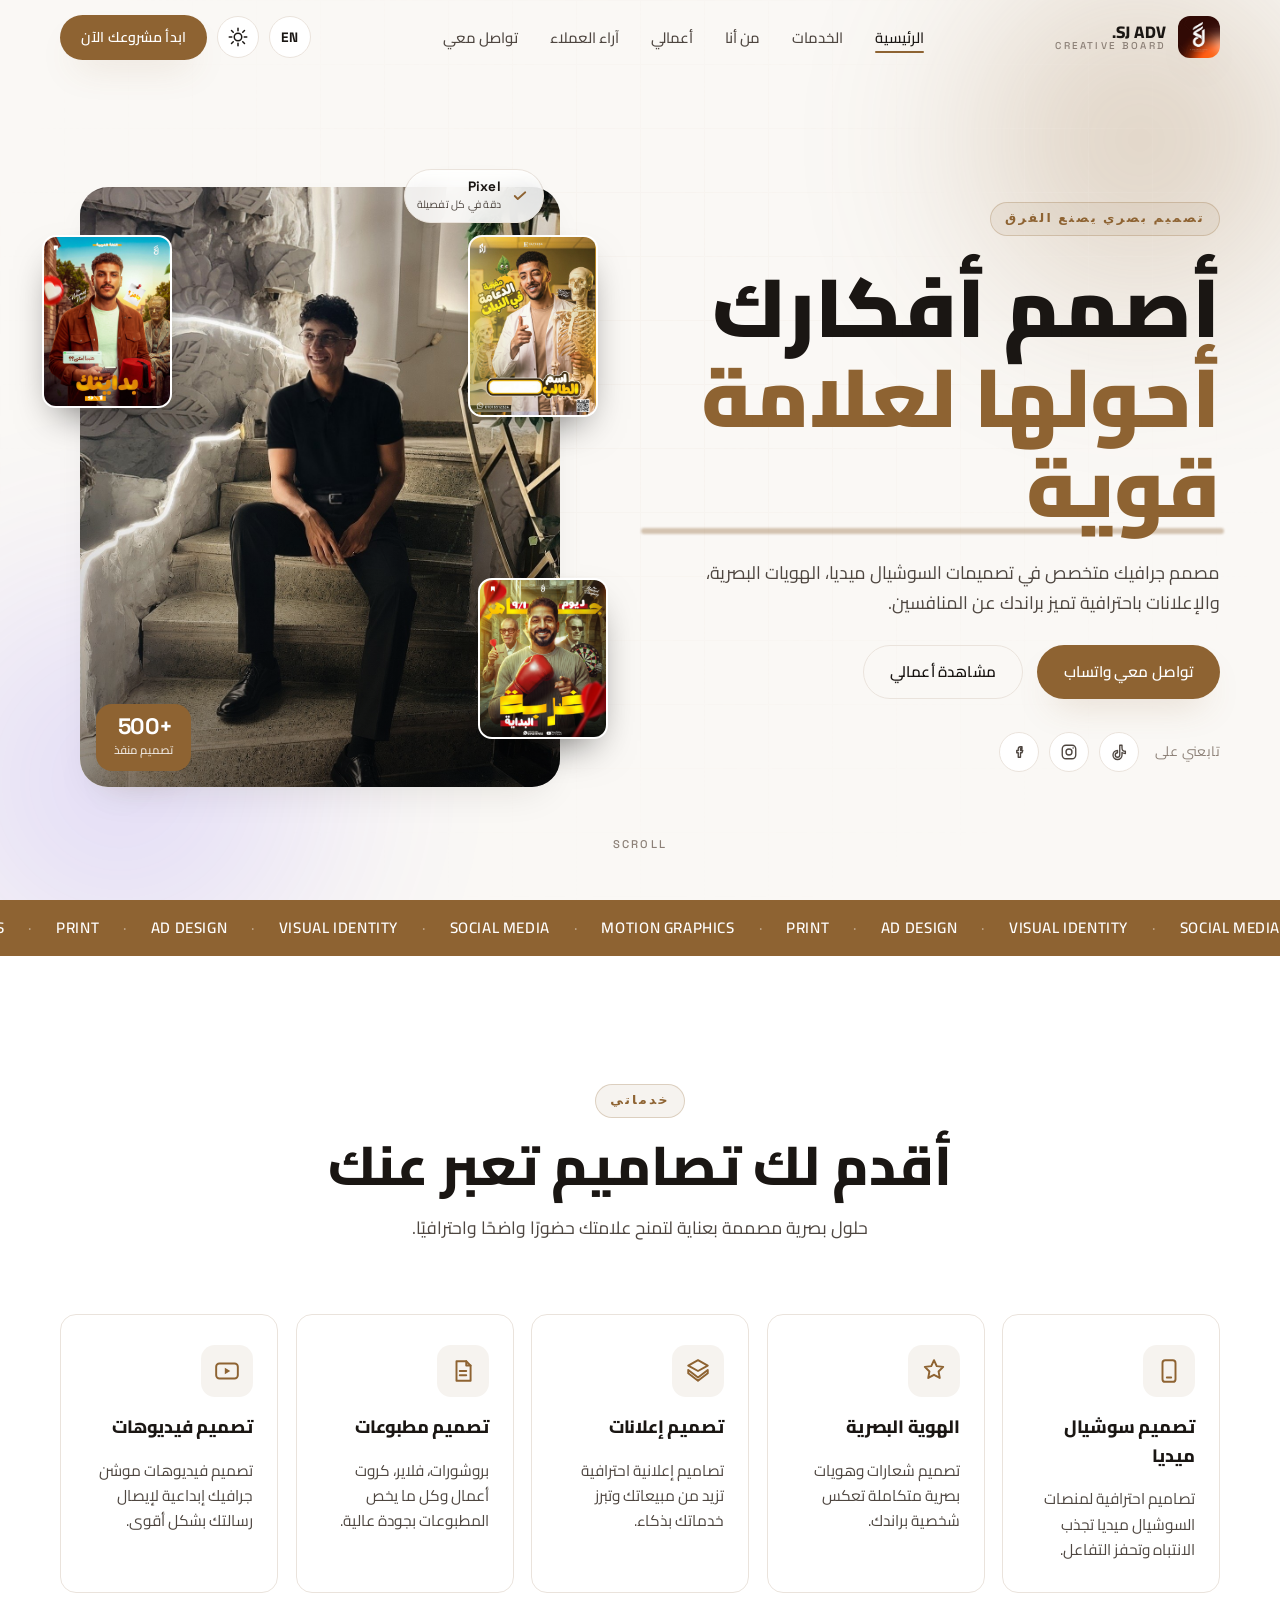
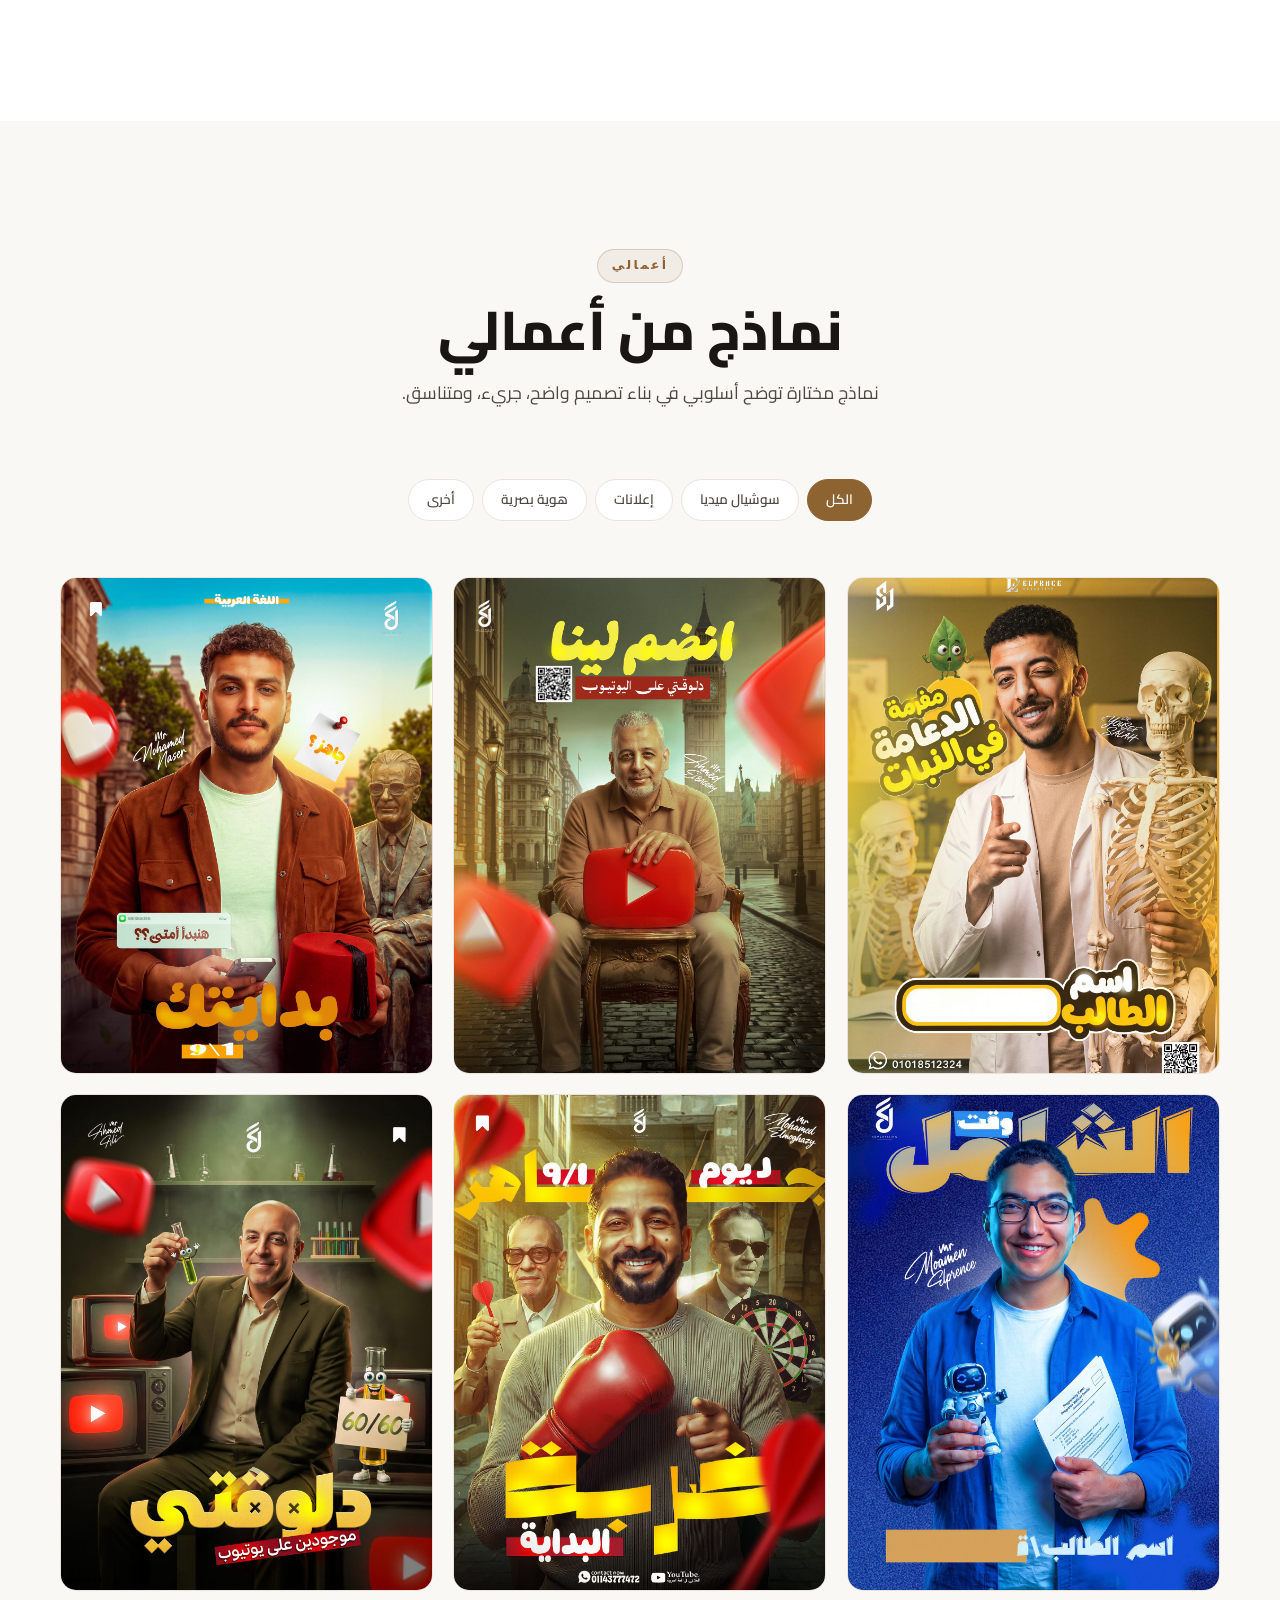
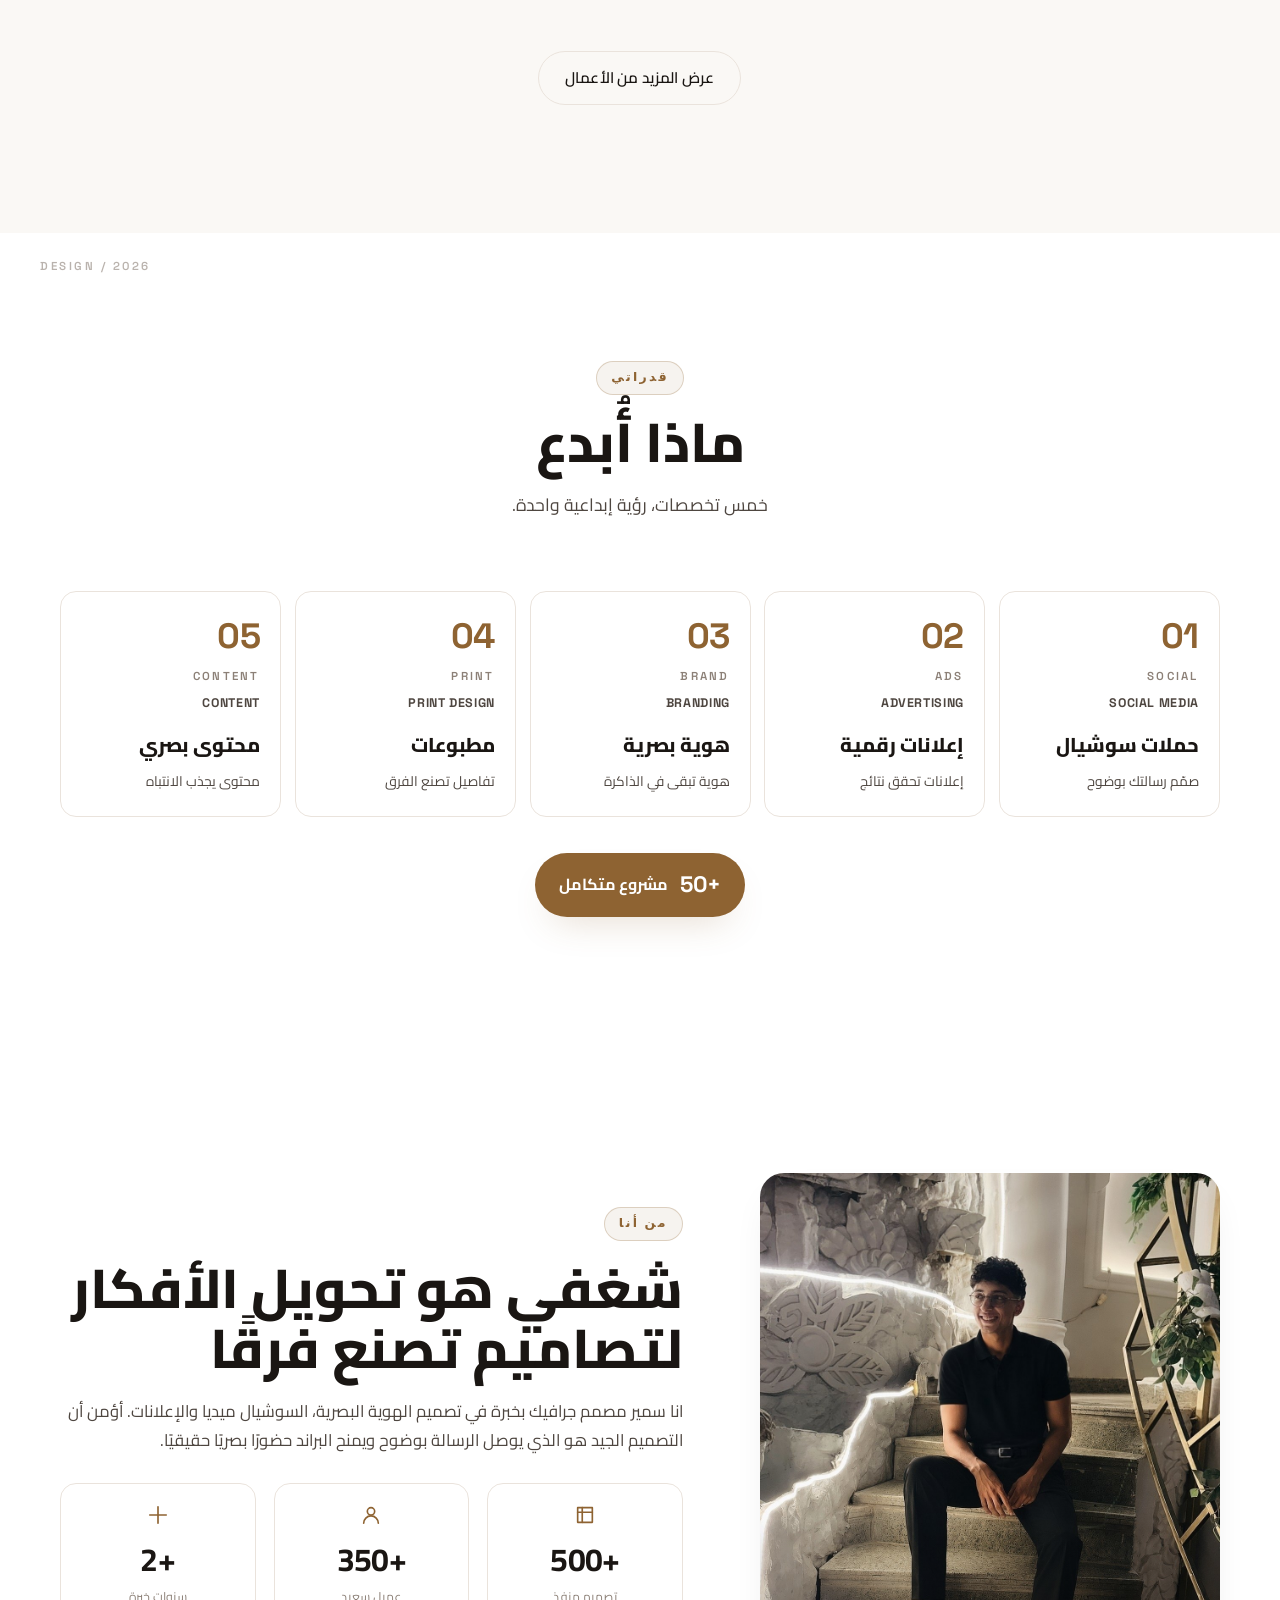
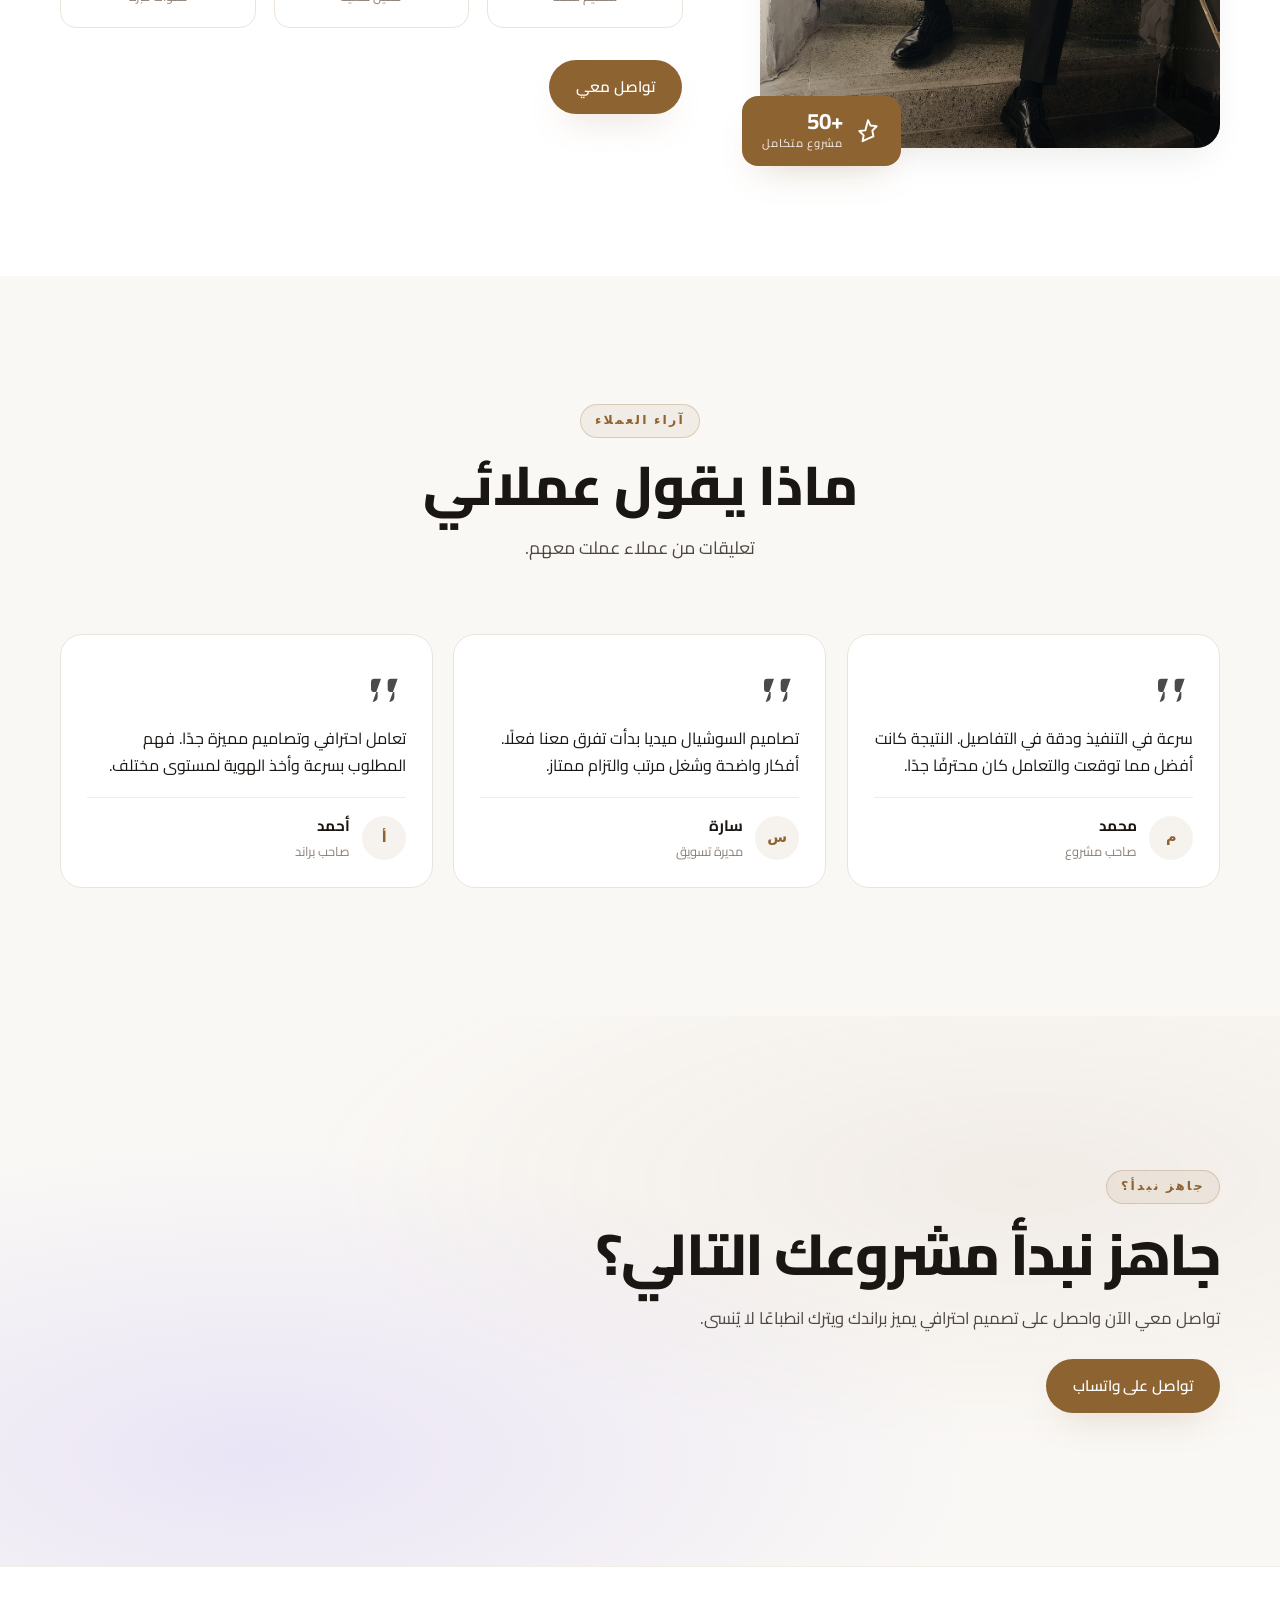
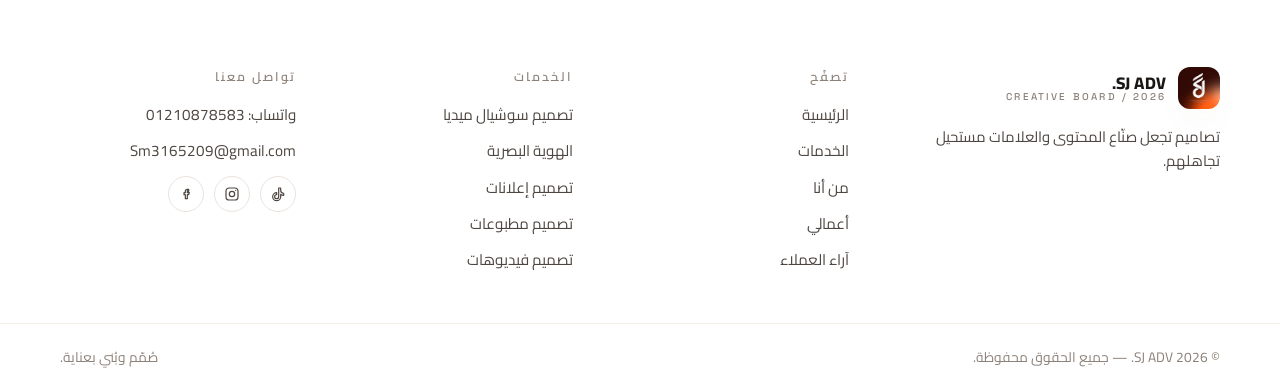
==== index.html @ fe8da18c "first commit" ====
<!DOCTYPE html>
<html lang="ar" dir="rtl" data-theme="dark">
<head>
  <meta charset="UTF-8" />
  <meta name="viewport" content="width=device-width, initial-scale=1.0, viewport-fit=cover" />
  <meta name="theme-color" content="#0a0a0a" />

  <!-- SEO -->
  <title>SJ ADV.</title>
  <meta name="description" content="مصمم جرافيك متخصص في تصميمات السوشيال ميديا، الهويات البصرية، والإعلانات باحترافية تميز براندك عن المنافسين." />
  <meta name="keywords" content="تصميم جرافيك, موشن جرافيك, هوية بصرية, تصميم سوشيال ميديا, تصميم إعلانات, مطبوعات, SJ ADV" />
  <meta name="author" content="SJ ADV." />

  <!-- Open Graph -->
  <meta property="og:type" content="website" />
  <meta property="og:title" content="SJ ADV. — Graphic Designer & Visual Identity Specialist" />
  <meta property="og:description" content="Graphic designer specialized in social media design, visual identity, and ads." />
  <meta property="og:image" content="assets/images/person.jpg" />
  <meta property="og:locale" content="ar_AR" />
  <meta property="og:locale:alternate" content="en_US" />

  <!-- Twitter -->
  <meta name="twitter:card" content="summary_large_image" />
  <meta name="twitter:title" content="SJ ADV. — Graphic Designer & Visual Identity Specialist" />
  <meta name="twitter:description" content="Graphic designer specialized in social media design, visual identity, and ads." />
  <meta name="twitter:image" content="assets/images/person.jpg" />

  <!-- Favicon -->
  <link rel="icon" type="image/jpeg" href="assets/images/logo.jpg" />
  <link rel="apple-touch-icon" href="assets/images/logo.jpg" />

  <!-- Fonts -->
  <link rel="preconnect" href="https://fonts.googleapis.com" />
  <link rel="preconnect" href="https://fonts.gstatic.com" crossorigin />
  <link href="https://fonts.googleapis.com/css2?family=Cairo:wght@400;500;600;700;800;900&family=Plus+Jakarta+Sans:wght@400;500;600;700;800&family=Space+Grotesk:wght@500;600;700&display=swap" rel="stylesheet" />

  <!-- Styles -->
  <link rel="stylesheet" href="css/style.css" />
</head>
<body>

  <!-- ============== Progress Bar ============== -->
  <div class="scroll-progress" aria-hidden="true"><span></span></div>

  <!-- ============== Navigation ============== -->
  <header class="nav" id="nav">
    <div class="container nav__inner">
      <a href="#home" class="brand" aria-label="SJ ADV home">
        <span class="brand__mark"></span>
        <span class="brand__text">
          <strong>SJ ADV.</strong>
          <small>CREATIVE BOARD </small>
        </span>
      </a>

      <nav class="nav__links" id="navLinks" aria-label="Primary">
        <a href="#home"         class="nav__link" data-i18n="nav.home">الرئيسية</a>
        <a href="#services"     class="nav__link" data-i18n="nav.services">الخدمات</a>
        <a href="#about"        class="nav__link" data-i18n="nav.about">من أنا</a>
        <a href="#work"         class="nav__link" data-i18n="nav.work">أعمالي</a>
        <a href="#testimonials" class="nav__link" data-i18n="nav.testimonials">آراء العملاء</a>
        <a href="#contact"      class="nav__link" data-i18n="nav.contact">تواصل معي</a>
      </nav>

      <div class="nav__actions">
        <button class="icon-btn" id="langToggle" aria-label="Switch language" title="Language">
          <span class="lang-label">EN</span>
        </button>
        <button class="icon-btn" id="themeToggle" aria-label="Toggle dark mode" title="Theme">
          <svg class="icon icon-sun"  viewBox="0 0 24 24" aria-hidden="true"><circle cx="12" cy="12" r="4.5"/><path d="M12 1.5v3M12 19.5v3M4.2 4.2l2.1 2.1M17.7 17.7l2.1 2.1M1.5 12h3M19.5 12h3M4.2 19.8l2.1-2.1M17.7 6.3l2.1-2.1" stroke-linecap="round"/></svg>
          <svg class="icon icon-moon" viewBox="0 0 24 24" aria-hidden="true"><path d="M20 14.5A8.5 8.5 0 0 1 9.5 4a8.5 8.5 0 1 0 10.5 10.5Z" stroke-linejoin="round"/></svg>
        </button>
        <a href="#contact" class="btn btn--primary nav__cta" data-i18n="nav.cta">ابدأ مشروعك الآن</a>
        <button class="icon-btn nav__burger" id="burger" aria-label="Open menu" aria-expanded="false" aria-controls="navLinks">
          <span></span><span></span><span></span>
        </button>
      </div>
    </div>
  </header>

  <main>
    <!-- ============== Hero ============== -->
    <section class="hero" id="home">
      <div class="hero__bg" aria-hidden="true">
        <div class="hero__glow hero__glow--1"></div>
        <div class="hero__glow hero__glow--2"></div>
        <div class="hero__grid"></div>
      </div>

      <div class="container hero__inner">
        <div class="hero__content">
          <span class="eyebrow reveal" data-i18n="hero.eyebrow">تصميم بصري يصنع الفرق</span>
          <h1 class="hero__title reveal" data-stagger>
            <span data-i18n="hero.title.l1">أصمم أفكارك</span>
            <span class="accent" data-i18n="hero.title.l2">أحولها لعلامة قوية</span>
          </h1>
          <p class="hero__desc reveal" data-i18n="hero.desc">
            مصمم جرافيك متخصص في تصميمات السوشيال ميديا، الهويات البصرية، والإعلانات باحترافية تميز براندك عن المنافسين.
          </p>

          <div class="hero__cta reveal">
            <a href="https://wa.me/201210878583" class="btn btn--primary" target="_blank" rel="noopener" data-i18n="hero.cta.primary">
              تواصل معي واتساب
              <svg class="icon" viewBox="0 0 24 24" aria-hidden="true"><path d="M5 12h14M13 6l6 6-6 6" stroke-linecap="round" stroke-linejoin="round"/></svg>
            </a>
            <a href="#work" class="btn btn--ghost" data-i18n="hero.cta.secondary">مشاهدة أعمالي</a>
          </div>

          <div class="hero__socials reveal">
            <span data-i18n="hero.socials.label">تابعني على</span>
            <div class="socials">
              <a href="https://www.tiktok.com/@sj__adv?_r=1&_t=ZS-99Jaccgwwhp" class="social" target="_blank" rel="noopener" aria-label="TikTok">
                <svg class="icon" viewBox="0 0 24 24" aria-hidden="true"><path d="M16 3v3.5a4.5 4.5 0 0 0 4.5 4.5V14a8 8 0 0 1-4.5-1.4V16a6 6 0 1 1-6-6v3a3 3 0 1 0 3 3V3h3Z" stroke-linejoin="round"/></svg>
              </a>
              <a href="https://www.instagram.com/sj__adv?igsi=MXhmNDljYmQwM29kag==" class="social" target="_blank" rel="noopener" aria-label="Instagram">
                <svg class="icon" viewBox="0 0 24 24" aria-hidden="true"><rect x="3" y="3" width="18" height="18" rx="5"/><circle cx="12" cy="12" r="4"/><circle cx="17.5" cy="6.5" r="1" fill="currentColor" stroke="none"/></svg>
              </a>
              <a href="https://www.facebook.com/share/14kmNnpfyCB/" class="social" target="_blank" rel="noopener" aria-label="Facebook">
                <svg class="icon" viewBox="0 0 24 24" aria-hidden="true"><path d="M14 8h2V5h-2a3 3 0 0 0-3 3v2H9v3h2v6h3v-6h2l1-3h-3V8a1 1 0 0 1 1-1Z" stroke-linejoin="round"/></svg>
              </a>
            </div>
          </div>
        </div>

        <div class="hero__visual reveal">
          <div class="hero__portrait">
            <img src="assets/images/person.jpg" alt="SJ — Graphic Designer portrait" width="1086" height="1448" fetchpriority="high" />
          </div>
          <div class="hero__card hero__card--1" aria-hidden="true">
            <img src="assets/images/work-1.jpg" alt="" loading="lazy" width="140" height="198" />
          </div>
          <div class="hero__card hero__card--2" aria-hidden="true">
            <img src="assets/images/work-3.jpg" alt="" loading="lazy" width="140" height="188" />
          </div>
          <div class="hero__card hero__card--3" aria-hidden="true">
            <img src="assets/images/work-5.jpg" alt="" loading="lazy" width="140" height="175" />
          </div>
          <div class="hero__badge">
            <span class="hero__badge-num">+500</span>
            <small data-i18n="hero.badge.designs">تصميم منفذ</small>
          </div>
          <div class="hero__pixel">
            <svg class="icon" viewBox="0 0 24 24" aria-hidden="true"><path d="m5 12 4 4L19 7" stroke-linecap="round" stroke-linejoin="round"/></svg>
            <div>
              <strong>Pixel</strong>
              <small data-i18n="hero.badge.pixel">دقة في كل تفصيلة</small>
            </div>
          </div>
        </div>
      </div>

      <a href="#services" class="hero__scroll" aria-label="Scroll to services">
        <span data-i18n="hero.scroll">SCROLL</span>
        <svg class="icon" viewBox="0 0 24 24" aria-hidden="true"><path d="M12 4v16M6 14l6 6 6-6" stroke-linecap="round" stroke-linejoin="round"/></svg>
      </a>
    </section>

    <!-- ============== Marquee / Trust strip ============== -->
    <div class="marquee" aria-hidden="true">
      <div class="marquee__track">
        <span>Social Media</span><span>·</span>
        <span>Visual Identity</span><span>·</span>
        <span>Ad Design</span><span>·</span>
        <span>Print</span><span>·</span>
        <span>Motion Graphics</span><span>·</span>
        <span>Social Media</span><span>·</span>
        <span>Visual Identity</span><span>·</span>
        <span>Ad Design</span><span>·</span>
        <span>Print</span><span>·</span>
        <span>Motion Graphics</span><span>·</span>
      </div>
    </div>

    <!-- ============== Services ============== -->
    <section class="services" id="services">
      <div class="container">
        <header class="section__head reveal">
          <span class="eyebrow" data-i18n="services.eyebrow">خدماتي</span>
          <h2 class="section__title" data-i18n="services.title">أقدم لك تصاميم تعبر عنك</h2>
          <p class="section__desc" data-i18n="services.desc">
            حلول بصرية مصممة بعناية لتمنح علامتك حضورًا واضحًا واحترافيًا.
          </p>
        </header>

        <div class="services__grid">
          <article class="service-card reveal">
            <div class="service-card__icon">
              <svg class="icon" viewBox="0 0 24 24" aria-hidden="true"><rect x="6" y="2" width="12" height="20" rx="2.5"/><path d="M10 18h4" stroke-linecap="round"/></svg>
            </div>
            <h3 data-i18n="services.s1.title">تصميم سوشيال ميديا</h3>
            <p data-i18n="services.s1.desc">تصاميم احترافية لمنصات السوشيال ميديا تجذب الانتباه وتحفز التفاعل.</p>
          </article>

          <article class="service-card reveal">
            <div class="service-card__icon">
              <svg class="icon" viewBox="0 0 24 24" aria-hidden="true"><path d="M12 2 14.5 7.5 20.5 8.2 16.2 12.4 17.3 18.4 12 15.5 6.7 18.4 7.8 12.4 3.5 8.2 9.5 7.5 12 2Z" stroke-linejoin="round"/></svg>
            </div>
            <h3 data-i18n="services.s2.title">الهوية البصرية</h3>
            <p data-i18n="services.s2.desc">تصميم شعارات وهويات بصرية متكاملة تعكس شخصية براندك.</p>
          </article>

          <article class="service-card reveal">
            <div class="service-card__icon">
              <svg class="icon" viewBox="0 0 24 24" aria-hidden="true"><path d="M3 11v3l9 7 9-7v-3l-9 7-9-7Z" stroke-linejoin="round"/><path d="M3 7l9 5 9-5-9-5-9 5Z" stroke-linejoin="round"/></svg>
            </div>
            <h3 data-i18n="services.s3.title">تصميم إعلانات</h3>
            <p data-i18n="services.s3.desc">تصاميم إعلانية احترافية تزيد من مبيعاتك وتبرز خدماتك بذكاء.</p>
          </article>

          <article class="service-card reveal">
            <div class="service-card__icon">
              <svg class="icon" viewBox="0 0 24 24" aria-hidden="true"><path d="M6 3h9l4 4v14H6V3Z" stroke-linejoin="round"/><path d="M15 3v4h4M9 12h6M9 16h6" stroke-linecap="round"/></svg>
            </div>
            <h3 data-i18n="services.s4.title">تصميم مطبوعات</h3>
            <p data-i18n="services.s4.desc">بروشورات، فلاير، كروت أعمال وكل ما يخص المطبوعات بجودة عالية.</p>
          </article>

          <article class="service-card reveal">
            <div class="service-card__icon">
              <svg class="icon" viewBox="0 0 24 24" aria-hidden="true"><rect x="2" y="5" width="20" height="14" rx="3"/><path d="M10 9l5 3-5 3V9Z" fill="currentColor" stroke="none"/></svg>
            </div>
            <h3 data-i18n="services.s5.title">تصميم فيديوهات</h3>
            <p data-i18n="services.s5.desc">تصميم فيديوهات موشن جرافيك إبداعية لإيصال رسالتك بشكل أقوى.</p>
          </article>
        </div>
      </div>
    </section>

    <!-- ============== Portfolio / Work ============== -->
    <section class="work" id="work">
      <div class="container">
        <header class="section__head reveal">
          <span class="eyebrow" data-i18n="work.eyebrow">أعمالي</span>
          <h2 class="section__title" data-i18n="work.title">نماذج من أعمالي</h2>
          <p class="section__desc" data-i18n="work.desc">
            نماذج مختارة توضح أسلوبي في بناء تصميم واضح، جريء، ومتناسق.
          </p>
        </header>

        <div class="work__filters reveal" role="tablist" aria-label="Filter work">
          <button class="filter is-active" data-filter="all"    data-i18n="work.f.all">الكل</button>
          <button class="filter"        data-filter="social" data-i18n="work.f.social">سوشيال ميديا</button>
          <button class="filter"        data-filter="ads"    data-i18n="work.f.ads">إعلانات</button>
          <button class="filter"        data-filter="brand"  data-i18n="work.f.brand">هوية بصرية</button>
          <button class="filter"        data-filter="other"  data-i18n="work.f.other">أخرى</button>
        </div>

        <div class="work__grid">
          <!-- <article class="work-card work-card--featured reveal" data-cat="brand">
            <div class="work-card__media">
              <img src="assets/images/logo.jpg" alt="SJ ADV Creative Identity project" loading="lazy" width="600" height="450" />
            </div> -->
            <div class="work-card__meta">
              <h3 data-i18n="work.p0.title">SJ ADV — Creative Identity</h3>
              <span data-i18n="work.p0.cat">مشروع واجهة وهوية</span>
            </div>
          </article>

          <article class="work-card reveal" data-cat="social">
            <div class="work-card__media">
              <img src="assets/images/work-1.jpg" alt="Biology educational thumbnail" loading="lazy" width="1400" height="1980" />
            </div>
            <div class="work-card__meta">
              <h3 data-i18n="work.p1.title">معادلة الأحياء</h3>
              <span data-i18n="work.p1.cat">سوشيال · تعليمي</span>
            </div>
          </article>

          <article class="work-card reveal" data-cat="ads">
            <div class="work-card__media">
              <img src="assets/images/work-2.jpg" alt="YouTube channel promotional poster" loading="lazy" width="1400" height="1875" />
            </div>
            <div class="work-card__meta">
              <h3 data-i18n="work.p2.title">يوتيوبر عالمي</h3>
              <span data-i18n="work.p2.cat">إعلان · صانع محتوى</span>
            </div>
          </article>

          <article class="work-card reveal" data-cat="social">
            <div class="work-card__media">
              <img src="assets/images/work-3.jpg" alt="Science entertainment show thumbnail" loading="lazy" width="1400" height="1875" />
            </div>
            <div class="work-card__meta">
              <h3 data-i18n="work.p3.title">برنامج المختبر</h3>
              <span data-i18n="work.p3.cat">سوشيال · ترفيهي</span>
            </div>
          </article>

          <article class="work-card reveal" data-cat="ads">
            <div class="work-card__media">
              <img src="assets/images/work-4.jpg" alt="Programming course promotional poster" loading="lazy" width="1400" height="1980" />
            </div>
            <div class="work-card__meta">
              <h3 data-i18n="work.p4.title">نجم البرمجة</h3>
              <span data-i18n="work.p4.cat">إعلان · تعليمي</span>
            </div>
          </article>

          <article class="work-card reveal" data-cat="social">
            <div class="work-card__media">
              <img src="assets/images/work-5.jpg" alt="Competition show promotional thumbnail" loading="lazy" width="1400" height="1750" />
            </div>
            <div class="work-card__meta">
              <h3 data-i18n="work.p5.title">التحدي</h3>
              <span data-i18n="work.p5.cat">سوشيال · برنامج</span>
            </div>
          </article>

          <article class="work-card reveal" data-cat="other">
            <div class="work-card__media">
              <img src="assets/images/work-6.jpg" alt="Drama series episode thumbnail" loading="lazy" width="1400" height="1876" />
            </div>
            <div class="work-card__meta">
              <h3 data-i18n="work.p6.title">الحلقة الأولى</h3>
              <span data-i18n="work.p6.cat">أخرى · درامي</span>
            </div>
          </article>
        </div>

        <div class="work__more reveal">
          <a href="#contact" class="btn btn--ghost" data-i18n="work.more">عرض المزيد من الأعمال</a>
        </div>
      </div>
    </section>

    <!-- ============== Capabilities ============== -->
    <section class="capabilities" id="capabilities">
      <div class="container">
        <header class="section__head reveal">
          <span class="eyebrow" data-i18n="caps.eyebrow">قدراتي</span>
          <h2 class="section__title" data-i18n="caps.title">ماذا أُبدع</h2>
          <p class="section__desc" data-i18n="caps.desc">خمس تخصصات، رؤية إبداعية واحدة.</p>
        </header>

        <div class="caps__grid">
          <article class="cap reveal">
            <div class="cap__num">01</div>
            <div class="cap__code">SOCIAL</div>
            <h3 class="cap__cat">SOCIAL MEDIA</h3>
            <p class="cap__title" data-i18n="caps.c1.title">حملات سوشيال</p>
            <p class="cap__tag" data-i18n="caps.c1.tag">صمّم رسالتك بوضوح</p>
          </article>

          <article class="cap reveal">
            <div class="cap__num">02</div>
            <div class="cap__code">ADS</div>
            <h3 class="cap__cat">ADVERTISING</h3>
            <p class="cap__title" data-i18n="caps.c2.title">إعلانات رقمية</p>
            <p class="cap__tag" data-i18n="caps.c2.tag">إعلانات تحقق نتائج</p>
          </article>

          <article class="cap reveal">
            <div class="cap__num">03</div>
            <div class="cap__code">BRAND</div>
            <h3 class="cap__cat">BRANDING</h3>
            <p class="cap__title" data-i18n="caps.c3.title">هوية بصرية</p>
            <p class="cap__tag" data-i18n="caps.c3.tag">هوية تبقى في الذاكرة</p>
          </article>

          <article class="cap reveal">
            <div class="cap__num">04</div>
            <div class="cap__code">PRINT</div>
            <h3 class="cap__cat">PRINT DESIGN</h3>
            <p class="cap__title" data-i18n="caps.c4.title">مطبوعات</p>
            <p class="cap__tag" data-i18n="caps.c4.tag">تفاصيل تصنع الفرق</p>
          </article>

          <article class="cap reveal">
            <div class="cap__num">05</div>
            <div class="cap__code">CONTENT</div>
            <h3 class="cap__cat">CONTENT</h3>
            <p class="cap__title" data-i18n="caps.c5.title">محتوى بصري</p>
            <p class="cap__tag" data-i18n="caps.c5.tag">محتوى يجذب الانتباه</p>
          </article>
        </div>

        <div class="caps__badge reveal">
          <span class="caps__badge-num">+50</span>
          <span data-i18n="caps.badge">مشروع متكامل</span>
        </div>
      </div>
    </section>

    <!-- ============== About ============== -->
    <section class="about" id="about">
      <div class="container about__inner">
        <div class="about__media reveal">
          <div class="about__img">
            <img src="assets/images/person.jpg" alt="SJ — Graphic Designer" loading="lazy" width="1086" height="1448" />
          </div>
          <div class="about__badge">
            <svg class="icon" viewBox="0 0 24 24" aria-hidden="true"><path d="m12 2 2.4 5 5.6.6-4 4 1 5.4L12 19l-5 2.4 1-5.4-4-4 5.6-.6L12 2Z" stroke-linejoin="round"/></svg>
            <div>
              <strong>+50</strong>
              <small data-i18n="about.badge">مشروع متكامل</small>
            </div>
          </div>
        </div>

        <div class="about__content reveal">
          <span class="eyebrow" data-i18n="about.eyebrow">من أنا</span>
          <h2 class="section__title" data-i18n="about.title">
            شغفي هو تحويل الأفكار لتصاميم تصنع فرقًا
          </h2>
          <p data-i18n="about.p1">
            انا سمير مصمم جرافيك بخبرة في تصميم الهوية البصرية، السوشيال ميديا والإعلانات. أؤمن أن التصميم الجيد هو الذي يوصل الرسالة بوضوح ويمنح البراند حضورًا بصريًا حقيقيًا.
          </p>

          <div class="stats">
            <div class="stat">
              <svg class="icon" viewBox="0 0 24 24" aria-hidden="true"><path d="M4 4h16v16H4z" stroke-linejoin="round"/><path d="M4 9h16M9 4v16" stroke-linejoin="round"/></svg>
              <strong>+500</strong>
              <small data-i18n="about.stat1">تصميم منفذ</small>
            </div>
            <div class="stat">
              <svg class="icon" viewBox="0 0 24 24" aria-hidden="true"><circle cx="12" cy="8" r="4"/><path d="M4 21a8 8 0 0 1 16 0" stroke-linecap="round"/></svg>
              <strong>+350</strong>
              <small data-i18n="about.stat2">عميل سعيد</small>
            </div>
            <div class="stat">
              <svg class="icon" viewBox="0 0 24 24" aria-hidden="true"><path d="M12 3v18M3 12h18" stroke-linecap="round"/></svg>
              <strong>+2</strong>
              <small data-i18n="about.stat3">سنوات خبرة</small>
            </div>
          </div>

          <a href="#contact" class="btn btn--primary" data-i18n="about.cta">
            تواصل معي
            <svg class="icon" viewBox="0 0 24 24" aria-hidden="true"><path d="M5 12h14M13 6l6 6-6 6" stroke-linecap="round" stroke-linejoin="round"/></svg>
          </a>
        </div>
      </div>
    </section>

    <!-- ============== Testimonials ============== -->
    <section class="testimonials" id="testimonials">
      <div class="container">
        <header class="section__head reveal">
          <span class="eyebrow" data-i18n="testi.eyebrow">آراء العملاء</span>
          <h2 class="section__title" data-i18n="testi.title">ماذا يقول عملائي</h2>
          <p class="section__desc" data-i18n="testi.desc">
            تعليقات من عملاء عملت معهم.
          </p>
        </header>

        <div class="testi__grid">
          <figure class="testi-card reveal">
            <svg class="testi-card__quote" viewBox="0 0 24 24" aria-hidden="true"><path d="M9 7H5a2 2 0 0 0-2 2v4a2 2 0 0 0 2 2h2v3a3 3 0 0 1-3 3M19 7h-4a2 2 0 0 0-2 2v4a2 2 0 0 0 2 2h2v3a3 3 0 0 1-3 3" stroke-linejoin="round"/></svg>
            <blockquote data-i18n="testi.t1.text">
              سرعة في التنفيذ ودقة في التفاصيل. النتيجة كانت أفضل مما توقعت والتعامل كان محترفًا جدًا.
            </blockquote>
            <figcaption>
              <span class="testi-card__avatar" aria-hidden="true">م</span>
              <span>
                <strong data-i18n="testi.t1.name">محمد</strong>
                <small data-i18n="testi.t1.role">صاحب مشروع</small>
              </span>
            </figcaption>
          </figure>

          <figure class="testi-card reveal">
            <svg class="testi-card__quote" viewBox="0 0 24 24" aria-hidden="true"><path d="M9 7H5a2 2 0 0 0-2 2v4a2 2 0 0 0 2 2h2v3a3 3 0 0 1-3 3M19 7h-4a2 2 0 0 0-2 2v4a2 2 0 0 0 2 2h2v3a3 3 0 0 1-3 3" stroke-linejoin="round"/></svg>
            <blockquote data-i18n="testi.t2.text">
              تصاميم السوشيال ميديا بدأت تفرق معنا فعلًا. أفكار واضحة وشغل مرتب والتزام ممتاز.
            </blockquote>
            <figcaption>
              <span class="testi-card__avatar" aria-hidden="true">س</span>
              <span>
                <strong data-i18n="testi.t2.name">سارة</strong>
                <small data-i18n="testi.t2.role">مديرة تسويق</small>
              </span>
            </figcaption>
          </figure>

          <figure class="testi-card reveal">
            <svg class="testi-card__quote" viewBox="0 0 24 24" aria-hidden="true"><path d="M9 7H5a2 2 0 0 0-2 2v4a2 2 0 0 0 2 2h2v3a3 3 0 0 1-3 3M19 7h-4a2 2 0 0 0-2 2v4a2 2 0 0 0 2 2h2v3a3 3 0 0 1-3 3" stroke-linejoin="round"/></svg>
            <blockquote data-i18n="testi.t3.text">
              تعامل احترافي وتصاميم مميزة جدًا. فهم المطلوب بسرعة وأخذ الهوية لمستوى مختلف.
            </blockquote>
            <figcaption>
              <span class="testi-card__avatar" aria-hidden="true">أ</span>
              <span>
                <strong data-i18n="testi.t3.name">أحمد</strong>
                <small data-i18n="testi.t3.role">صاحب براند</small>
              </span>
            </figcaption>
          </figure>
        </div>
      </div>
    </section>

    <!-- ============== Contact / CTA ============== -->
    <section class="cta" id="contact">
      <div class="container cta__inner">
        <div class="cta__content reveal">
          <span class="eyebrow eyebrow--light" data-i18n="cta.eyebrow">جاهز نبدأ؟</span>
          <h2 class="cta__title" data-i18n="cta.title">جاهز نبدأ مشروعك ؟</h2>
          <p class="cta__desc" data-i18n="cta.desc">
            تواصل معي الآن واحصل على تصميم احترافي يميز براندك ويترك انطباعًا لا يُنسى.
          </p>
          <div class="cta__btns">
            <a href="https://wa.me/201210878583" target="_blank" rel="noopener" class="btn btn--primary" data-i18n="cta.whatsapp">
              <svg class="icon" viewBox="0 0 24 24" aria-hidden="true"><path d="M3 21l1.6-4.5A8 8 0 1 1 8 19.4L3 21Z" stroke-linejoin="round"/><path d="M9 9.5c0 3 2.5 5.5 5.5 5.5M9 9.5C9 6.5 11.5 4 14.5 4" stroke-linecap="round"/></svg>
              تواصل على واتساب
            </a>
            <!-- <a href="mailto:Sm3165209@gmail.com" class="btn btn--ghost btn--light" data-i18n="cta.email">إرسال بريد إلكتروني</a> -->
          </div>
        </div>

        <div class="cta__logo" aria-hidden="true"><img src="assets/images/287237.png" alt=""></div>
      </div>
    </section>
  </main>

  <!-- ============== Footer ============== -->
  <footer class="footer">
    <div class="container footer__inner">
      <div class="footer__brand">
        <a href="#home" class="brand">
          <span class="brand__mark"></span>
          <span class="brand__text">
            <strong>SJ ADV.</strong>
            <small data-i18n="brand.tagline">CREATIVE BOARD / 2026</small>
          </span>
        </a>
        <p data-i18n="footer.tagline">تصاميم تجعل صنّاع المحتوى والعلامات مستحيل تجاهلهم.</p>
      </div>

      <nav class="footer__col" aria-label="Footer navigation">
        <h4 data-i18n="footer.nav.title">تصفّح</h4>
        <a href="#home"         data-i18n="nav.home">الرئيسية</a>
        <a href="#services"     data-i18n="nav.services">الخدمات</a>
        <a href="#about"        data-i18n="nav.about">من أنا</a>
        <a href="#work"         data-i18n="nav.work">أعمالي</a>
        <a href="#testimonials" data-i18n="nav.testimonials">آراء العملاء</a>
      </nav>

      <div class="footer__col">
        <h4 data-i18n="footer.services.title">الخدمات</h4>
        <span data-i18n="services.s1.title">تصميم سوشيال ميديا</span>
        <span data-i18n="services.s2.title">الهوية البصرية</span>
        <span data-i18n="services.s3.title">تصميم إعلانات</span>
        <span data-i18n="services.s4.title">تصميم مطبوعات</span>
        <span data-i18n="services.s5.title">تصميم فيديوهات</span>
      </div>

      <div class="footer__col">
        <h4 data-i18n="footer.contact.title">تواصل معنا</h4>
        <a href="https://wa.me/201210878583" target="_blank" rel="noopener">واتساب: 01210878583</a>
        <a href="mailto:Sm3165209@gmail.com">Sm3165209@gmail.com</a>
        <div class="socials socials--footer">
          <a href="https://www.tiktok.com/@sj__adv?_r=1&_t=ZS-99Jaccgwwhp" class="social" target="_blank" rel="noopener" aria-label="TikTok"><svg class="icon" viewBox="0 0 24 24" aria-hidden="true"><path d="M16 3v3.5a4.5 4.5 0 0 0 4.5 4.5V14a8 8 0 0 1-4.5-1.4V16a6 6 0 1 1-6-6v3a3 3 0 1 0 3 3V3h3Z" stroke-linejoin="round"/></svg></a>
          <a href="https://www.instagram.com/sj__adv?igsi=MXhmNDljYmQwM29kag==" class="social" target="_blank" rel="noopener" aria-label="Instagram"><svg class="icon" viewBox="0 0 24 24" aria-hidden="true"><rect x="3" y="3" width="18" height="18" rx="5"/><circle cx="12" cy="12" r="4"/><circle cx="17.5" cy="6.5" r="1" fill="currentColor" stroke="none"/></svg></a>
          <a href="https://www.facebook.com/share/14kmNnpfyCB/" class="social" target="_blank" rel="noopener" aria-label="Facebook"><svg class="icon" viewBox="0 0 24 24" aria-hidden="true"><path d="M14 8h2V5h-2a3 3 0 0 0-3 3v2H9v3h2v6h3v-6h2l1-3h-3V8a1 1 0 0 1 1-1Z" stroke-linejoin="round"/></svg></a>
        </div>
      </div>
    </div>
    <div class="footer__bottom">
      <div class="container">
        <span>© <span id="year"></span> SJ ADV. — <span data-i18n="footer.rights">جميع الحقوق محفوظة.</span></span>
        <span data-i18n="footer.made">صُمّم وبُني بعناية.</span>
      </div>
    </div>
  </footer>

  <!-- Back to top -->
  <button class="to-top" id="toTop" aria-label="Back to top">
    <svg class="icon" viewBox="0 0 24 24" aria-hidden="true"><path d="M12 20V4M6 10l6-6 6 6" stroke-linecap="round" stroke-linejoin="round"/></svg>
  </button>

  <script src="js/script.js" defer></script>
</body>
</html>
---- css/style.css ----
/* ============================================================
   SJ ADV. — Landing Page Stylesheet
   Author: Senior Frontend Build
   Sections:
     1.  Design tokens (CSS variables)
     2.  Reset & base
     3.  Typography & utilities
     4.  Layout (container, sections, headings)
     5.  Buttons, icons, socials
     6.  Navigation
     7.  Hero
     8.  Marquee
     9.  Services
     10. Work / Portfolio
     11. About
     12. Testimonials
     13. CTA
     14. Footer
     15. Back-to-top & progress
     16. Animations & reveal
     17. RTL adjustments
     18. Responsive
     19. Reduced motion
   ============================================================ */

/* ============== 1. Design tokens ============== */
/* ============== 1. Design tokens (Bronze / Gold Theme) ============== */
:root {
  /* Dark theme (default) */
  --bg:           #0e0d0c;
  --bg-soft:      #171513;
  --bg-elev:      #1f1c19;
  --surface:      #26221f;
  --border:       #3a332d;
  --border-soft:  #2d2722;

  --text:         #f8f6f4;
  --text-soft:    #d6cecf;
  --text-mute:    #8f8278;

  /* الذهبي/النحاسي الفاخر الموحد */
  --accent:       #ad7f49;                  
  --accent-soft:  rgba(173, 127, 73, 0.14); 
  --accent-edge:  rgba(173, 127, 73, 0.32); 
  --on-accent:    #ffffff;                  

  --shadow-1:  0 1px 0 rgba(255,255,255,0.04) inset, 0 1px 2px rgba(0,0,0,0.4);
  --shadow-2:  0 12px 32px -12px rgba(0,0,0,0.6);
  --shadow-accent: 0 18px 40px -16px rgba(173, 127, 73, 0.30);

  --radius-sm: 10px;
  --radius:    16px;
  --radius-lg: 22px;
  --radius-pill: 999px;

  --container: 1240px;
  --gutter: clamp(20px, 4vw, 40px);

  --font-ar: 'Cairo', 'Plus Jakarta Sans', system-ui, sans-serif;
  --font-en: 'Plus Jakarta Sans', 'Space Grotesk', system-ui, sans-serif;
  --font-display: 'Space Grotesk', 'Plus Jakarta Sans', system-ui, sans-serif;

  --ease: cubic-bezier(0.22, 1, 0.36, 1);
  --ease-out: cubic-bezier(0.16, 1, 0.3, 1);
  --dur: 0.5s;
  --dur-fast: 0.25s;

  --nav-h: 76px;
}

[data-theme="light"] {
  --bg:           #faf8f5;
  --bg-soft:      #ffffff;
  --bg-elev:      #ffffff;
  --surface:      #ffffff;
  --border:       #eae3dc;
  --border-soft:  #f3ede7;

  --text:         #1a1613;
  --text-soft:    #4e4640;
  --text-mute:    #8c8077;

  --accent:       #8e6332;                  /* درجة أكثر عمقاً للوضع الفاتح لتأمين التباين */
  --accent-soft:  rgba(142, 99, 50, 0.08);
  --accent-edge:  rgba(142, 99, 50, 0.25);
  --on-accent:    #ffffff;

  --shadow-1:  0 1px 0 rgba(255,255,255,0.7) inset, 0 1px 2px rgba(0,0,0,0.04);
  --shadow-2:  0 16px 40px -16px rgba(30,22,15,0.12);
  --shadow-accent: 0 18px 36px -16px rgba(142, 99, 50, 0.25);
}  
/* ============== 2. Reset & base ============== */
*, *::before, *::after { box-sizing: border-box; }

* { margin: 0; padding: 0; }

html {
  scroll-behavior: smooth;
  scroll-padding-top: var(--nav-h);
  -webkit-text-size-adjust: 100%;
}

body {
  font-family: var(--font-en);
  background: var(--bg);
  color: var(--text);
  line-height: 1.6;
  -webkit-font-smoothing: antialiased;
  -moz-osx-font-smoothing: grayscale;
  overflow-x: hidden;
  transition: background-color 0.4s var(--ease), color 0.4s var(--ease);
}

html[lang="ar"] body { font-family: var(--font-ar); }

img, svg, video { display: block; max-width: 100%; }
img { height: auto; }

a { color: inherit; text-decoration: none; }

button {
  font: inherit;
  color: inherit;
  background: none;
  border: 0;
  cursor: pointer;
}

ul, ol { list-style: none; }

::selection { background: var(--accent); color: var(--on-accent); }

:focus-visible {
  outline: 2px solid var(--accent);
  outline-offset: 3px;
  border-radius: 4px;
}

/* ============== 3. Typography & utilities ============== */
.container {
  width: 100%;
  max-width: var(--container);
  margin-inline: auto;
  padding-inline: var(--gutter);
}

.eyebrow {
  display: inline-block;
  font-family: var(--font-display);
  font-size: 0.78rem;
  font-weight: 600;
  letter-spacing: 0.18em;
  text-transform: uppercase;
  color: var(--accent);
  padding: 6px 14px;
  border: 1px solid var(--accent-edge);
  border-radius: var(--radius-pill);
  background: var(--accent-soft);
}
.eyebrow--light { color: var(--accent); }

.section__head {
  text-align: center;
  max-width: 720px;
  margin: 0 auto clamp(40px, 6vw, 72px);
  display: flex;
  flex-direction: column;
  align-items: center;
  gap: 18px;
}

.section__title {
  font-family: var(--font-display);
  font-size: clamp(2rem, 4.4vw, 3.4rem);
  font-weight: 700;
  line-height: 1.1;
  letter-spacing: -0.02em;
}
html[lang="ar"] .section__title { font-family: var(--font-ar); font-weight: 800; letter-spacing: 0; }

.section__desc {
  color: var(--text-soft);
  font-size: clamp(1rem, 1.4vw, 1.1rem);
  max-width: 60ch;
}

.accent { color: var(--accent); }

/* ============== 4. Layout / sections ============== */
section { position: relative; }

.hero, .cta, .footer { background: var(--bg); }
.services { background: var(--bg-soft); padding-block: clamp(80px, 10vw, 140px); }
.work     { background: var(--bg);     padding-block: clamp(80px, 10vw, 140px); }
.about    { background: var(--bg-soft); padding-block: clamp(80px, 10vw, 140px); }
.testimonials { background: var(--bg); padding-block: clamp(80px, 10vw, 140px); }
.cta      { padding-block: clamp(90px, 12vw, 160px); }
.footer   { padding-block: clamp(60px, 8vw, 100px) 0; }

/* ============== 5. Buttons, icons, socials ============== */
.icon {
  width: 20px; height: 20px;
  fill: none;
  stroke: currentColor;
  stroke-width: 1.8;
  stroke-linecap: round;
  stroke-linejoin: round;
  flex-shrink: 0;
}

.btn {
  --btn-bg: var(--accent);
  --btn-fg: var(--on-accent);
  display: inline-flex;
  align-items: center;
  gap: 10px;
  padding: 14px 26px;
  border-radius: var(--radius-pill);
  font-family: var(--font-display);
  font-weight: 600;
  font-size: 0.95rem;
  letter-spacing: 0.01em;
  background: var(--btn-bg);
  color: var(--btn-fg);
  border: 1.5px solid transparent;
  position: relative;
  transition: transform 0.3s var(--ease), box-shadow 0.3s var(--ease),
              background-color 0.3s var(--ease), color 0.3s var(--ease),
              border-color 0.3s var(--ease);
  will-change: transform;
}
html[lang="ar"] .btn { font-family: var(--font-ar); }

.btn .icon { width: 18px; height: 18px; transition: transform 0.3s var(--ease); }

.btn--primary {
  background: var(--accent);
  color: var(--on-accent);
  box-shadow: var(--shadow-accent);
}
.btn--primary:hover {
  transform: translateY(-2px);
  box-shadow: 0 24px 48px -16px rgba(200,255,0,0.45);
}
.btn--primary:hover .icon { transform: translateX(3px); }
html[dir="rtl"] .btn--primary:hover .icon { transform: translateX(-3px) scaleX(-1); }

.btn--ghost {
  background: transparent;
  color: var(--text);
  border-color: var(--border);
}
.btn--ghost:hover {
  border-color: var(--accent);
  color: var(--accent);
  transform: translateY(-2px);
}

.btn--light {
  background: transparent;
  color: #fff;
  border-color: rgba(255,255,255,0.35);
}
.btn--light:hover {
  border-color: #fff;
  background: rgba(255,255,255,0.08);
}

.icon-btn {
  width: 42px; height: 42px;
  display: inline-grid;
  place-items: center;
  border-radius: var(--radius-pill);
  border: 1px solid var(--border);
  background: var(--surface);
  color: var(--text);
  transition: all 0.3s var(--ease);
}
.icon-btn:hover {
  border-color: var(--accent);
  color: var(--accent);
  transform: translateY(-2px);
}
.icon-btn .icon { width: 20px; height: 20px; }

#themeToggle .icon-moon { display: none; }
[data-theme="dark"]  #themeToggle .icon-sun  { display: none; }
[data-theme="dark"]  #themeToggle .icon-moon { display: block; }
[data-theme="light"] #themeToggle .icon-sun  { display: block; }

#langToggle .lang-label {
  font-family: var(--font-display);
  font-weight: 700;
  font-size: 0.85rem;
  letter-spacing: 0.05em;
}

.socials { display: inline-flex; gap: 10px; }
.social {
  width: 40px; height: 40px;
  display: inline-grid;
  place-items: center;
  border-radius: var(--radius-pill);
  border: 1px solid var(--border);
  background: var(--surface);
  color: var(--text-soft);
  transition: all 0.3s var(--ease);
}
.social:hover {
  color: var(--accent);
  border-color: var(--accent);
  transform: translateY(-3px);
}
.social .icon { width: 18px; height: 18px; }

/* ============== 6. Navigation ============== */
.nav {
  position: fixed;
  inset: 0 0 auto 0;
  z-index: 100;
  height: var(--nav-h);
  display: flex;
  align-items: center;
  background: transparent;
  transition: background-color 0.4s var(--ease), border-color 0.4s var(--ease),
              backdrop-filter 0.4s var(--ease), box-shadow 0.4s var(--ease);
  border-bottom: 1px solid transparent;
}
.nav.is-scrolled {
  background: color-mix(in srgb, var(--bg) 78%, transparent);
  backdrop-filter: saturate(180%) blur(18px);
  -webkit-backdrop-filter: saturate(180%) blur(18px);
  border-bottom-color: var(--border-soft);
  box-shadow: 0 8px 24px -16px rgba(0,0,0,0.4);
}

.nav__inner {
  display: flex;
  align-items: center;
  justify-content: space-between;
  gap: 24px;
  width: 100%;
}

.brand {
  display: inline-flex;
  align-items: center;
  gap: 12px;
}
.brand__mark {
  display: inline-grid;
  place-items: center;
  width: 42px; height: 42px;
  border-radius: 12px;
  background-image:url(../assets/images/logo.jpg) ;
  background-position: center;
  background-size:cover;

  color: var(--on-accent);
  font-family: var(--font-display);
  font-weight: 700;
  font-size: 1.05rem;
  letter-spacing: -0.02em;
  box-shadow: var(--shadow-accent);
}
.brand__text { display: flex; flex-direction: column; line-height: 1.1; }
.brand__text strong {
  font-family: var(--font-display);
  font-size: 1.05rem;
  font-weight: 700;
  letter-spacing: 0.01em;
}
html[lang="ar"] .brand__text strong { font-family: var(--font-ar); font-weight: 800; }
.brand__text small {
  font-family: var(--font-display);
  font-size: 0.62rem;
  font-weight: 500;
  letter-spacing: 0.22em;
  text-transform: uppercase;
  color: var(--text-mute);
}

.nav__links {
  display: flex;
  align-items: center;
  gap: 4px;
}
.nav__link {
  position: relative;
  padding: 8px 14px;
  font-size: 0.93rem;
  font-weight: 500;
  color: var(--text-soft);
  border-radius: var(--radius-pill);
  transition: color 0.25s var(--ease), background-color 0.25s var(--ease);
}
.nav__link::after {
  content: '';
  position: absolute;
  inset: auto 14px 4px;
  height: 2px;
  background: var(--accent);
  border-radius: 2px;
  transform: scaleX(0);
  transform-origin: center;
  transition: transform 0.3s var(--ease);
}
.nav__link:hover { color: var(--text); }
.nav__link:hover::after,
.nav__link.is-active::after { transform: scaleX(1); }
.nav__link.is-active { color: var(--text); }

.nav__actions { display: inline-flex; align-items: center; gap: 10px; }

.nav__cta { padding: 10px 20px; font-size: 0.88rem; }

.nav__burger {
  display: none;
  width: 42px; height: 42px;
  position: relative;
}
.nav__burger span {
  position: absolute;
  inset: 0 auto auto 50%;
  width: 18px;
  height: 1.8px;
  background: var(--text);
  border-radius: 2px;
  transform: translate(-50%, 0);
  transition: transform 0.3s var(--ease), opacity 0.2s var(--ease);
}
.nav__burger span:nth-child(1) { top: 14px; }
.nav__burger span:nth-child(2) { top: 20px; }
.nav__burger span:nth-child(3) { top: 26px; }
.nav__burger[aria-expanded="true"] span:nth-child(1) { transform: translate(-50%, 6px) rotate(45deg); }
.nav__burger[aria-expanded="true"] span:nth-child(2) { opacity: 0; }
.nav__burger[aria-expanded="true"] span:nth-child(3) { transform: translate(-50%, -6px) rotate(-45deg); }

/* ============== 7. Hero ============== */
.hero {
  position: relative;
  padding-top: calc(var(--nav-h) + clamp(40px, 8vw, 100px));
  padding-bottom: clamp(60px, 8vw, 120px);
  overflow: hidden;
  min-height: 100svh;
  display: flex;
  align-items: center;
}

.hero__bg {
  position: absolute;
  inset: 0;
  z-index: 0;
  pointer-events: none;
}
.hero__glow {
  position: absolute;
  border-radius: 50%;
  filter: blur(80px);
  opacity: 0.55;
}
.hero__glow--1 {
  width: 520px; height: 520px;
  background: radial-gradient(circle, var(--accent) 0%, transparent 65%);
  top: -120px; inset-inline-start: -120px;
  opacity: 0.35;
}
.hero__glow--2 {
  width: 600px; height: 600px;
  background: radial-gradient(circle, #5b3aff 0%, transparent 70%);
  bottom: -180px; inset-inline-end: -180px;
  opacity: 0.18;
}
.hero__grid {
  position: absolute;
  inset: 0;
  background-image:
    linear-gradient(var(--border-soft) 1px, transparent 1px),
    linear-gradient(90deg, var(--border-soft) 1px, transparent 1px);
  background-size: 64px 64px;
  mask-image: radial-gradient(ellipse at 50% 40%, #000 0%, transparent 75%);
  -webkit-mask-image: radial-gradient(ellipse at 50% 40%, #000 0%, transparent 75%);
  opacity: 0.5;
}

.hero__inner {
  position: relative;
  z-index: 1;
  display: grid;
  grid-template-columns: 1.05fr 0.95fr;
  gap: clamp(30px, 5vw, 70px);
  align-items: center;
}

.hero__content { display: flex; flex-direction: column; align-items: flex-start; gap: 26px; }

.hero__title {
  font-family: var(--font-display);
  font-size: clamp(2.6rem, 6.4vw, 5.6rem);
  font-weight: 700;
  line-height: 0.98;
  letter-spacing: -0.035em;
}
html[lang="ar"] .hero__title { font-family: var(--font-ar); font-weight: 900; letter-spacing: 0; line-height: 1.1; }
.hero__title span { display: block; }
.hero__title .accent {
  position: relative;
  display: inline-block;
}
.hero__title .accent::after {
  content: '';
  position: absolute;
  inset: auto -4px -2px;
  height: 6px;
  background: var(--accent);
  border-radius: 6px;
  opacity: 0.35;
  filter: blur(1px);
}

.hero__desc {
  max-width: 52ch;
  color: var(--text-soft);
  font-size: clamp(1rem, 1.4vw, 1.18rem);
  line-height: 1.7;
}

.hero__cta { display: inline-flex; flex-wrap: wrap; gap: 14px; }

.hero__socials {
  display: inline-flex;
  align-items: center;
  gap: 16px;
  flex-wrap: wrap;
  margin-top: 6px;
}
.hero__socials > span {
  font-size: 0.85rem;
  color: var(--text-mute);
  letter-spacing: 0.04em;
}

/* Hero visual */
.hero__visual {
  position: relative;
  aspect-ratio: 4 / 5;
  max-width: 480px;
  margin-inline: auto;
  width: 100%;
}
.hero__portrait {
  position: relative;
  width: 100%;
  height: 100%;
  border-radius: 28px;
  overflow: hidden;
  background: var(--bg-elev);
  box-shadow: var(--shadow-2);
  z-index: 2;
}
.hero__portrait::before {
  content: '';
  position: absolute;
  inset: 0;
  background: linear-gradient(180deg, transparent 50%, rgba(0,0,0,0.45));
  z-index: 1;
  pointer-events: none;
}
.hero__portrait img {
  width: 100%; height: 100%;
  object-fit: cover;
  object-position: center top;
}

.hero__card {
  position: absolute;
  width: 130px;
  border-radius: 14px;
  overflow: hidden;
  box-shadow: 0 18px 40px -16px rgba(0,0,0,0.6);
  border: 2px solid var(--bg-elev);
  background: var(--bg-elev);
  z-index: 3;
  animation: floatY 6s ease-in-out infinite;
}
.hero__card img { width: 100%; display: block; }
.hero__card--1 { top: 8%;  inset-inline-start: -8%;  animation-delay: 0s; }
.hero__card--2 { top: 8%;  inset-inline-end:   -8%;  animation-delay: -2s; }
.hero__card--3 { bottom: 8%; inset-inline-start: -10%; animation-delay: -4s; }

.hero__badge {
  position: absolute;
  bottom: 16px;
  inset-inline-end: 16px;
  z-index: 4;
  display: inline-flex;
  flex-direction: column;
  align-items: flex-start;
  gap: 2px;
  padding: 12px 18px;
  background: var(--accent);
  color: var(--on-accent);
  border-radius: var(--radius);
  font-family: var(--font-display);
  font-weight: 700;
  box-shadow: var(--shadow-accent);
}
.hero__badge-num {
  font-size: 1.4rem;
  font-weight: 700;
  line-height: 1;
  letter-spacing: -0.02em;
}
html[lang="ar"] .hero__badge-num { font-family: var(--font-display); }
.hero__badge small {
  font-weight: 500;
  font-size: 0.72rem;
  opacity: 0.85;
  text-transform: uppercase;
  letter-spacing: 0.08em;
}
html[lang="ar"] .hero__badge small { font-family: var(--font-ar); text-transform: none; letter-spacing: 0; }

.hero__pixel {
  position: absolute;
  top: -18px;
  inset-inline-start: 16px;
  z-index: 4;
  display: inline-flex;
  align-items: center;
  gap: 10px;
  padding: 10px 14px 10px 12px;
  background: color-mix(in srgb, var(--bg-elev) 88%, transparent);
  backdrop-filter: blur(10px);
  -webkit-backdrop-filter: blur(10px);
  color: var(--text);
  border: 1px solid var(--border);
  border-radius: var(--radius-pill);
  box-shadow: var(--shadow-2);
}
.hero__pixel .icon {
  width: 18px;
  height: 18px;
  color: var(--accent);
  stroke-width: 2.4;
}
.hero__pixel strong {
  display: block;
  font-family: var(--font-display);
  font-size: 0.85rem;
  font-weight: 700;
  line-height: 1;
  letter-spacing: 0.02em;
}
.hero__pixel small {
  display: block;
  font-size: 0.66rem;
  color: var(--text-soft);
  margin-top: 2px;
  letter-spacing: 0.02em;
}
html[lang="ar"] .hero__pixel small { font-family: var(--font-ar); }

.hero__scroll {
  position: absolute;
  inset: auto 50% 24px;
  transform: translateX(50%);
  display: inline-flex;
  flex-direction: column;
  align-items: center;
  gap: 6px;
  font-family: var(--font-display);
  font-size: 0.7rem;
  font-weight: 500;
  letter-spacing: 0.2em;
  text-transform: uppercase;
  color: var(--text-mute);
  z-index: 2;
}
.hero__scroll .icon { width: 16px; height: 16px; animation: bounceY 2s ease-in-out infinite; }

@keyframes floatY {
  0%, 100% { transform: translateY(0); }
  50%      { transform: translateY(-12px); }
}
@keyframes bounceY {
  0%, 100% { transform: translateY(0); }
  50%      { transform: translateY(4px); }
}

/* ============== 8. Marquee ============== */
.marquee {
  background: var(--accent);
  color: var(--on-accent);
  padding-block: 14px;
  overflow: hidden;
  position: relative;
  border-block: 1px solid var(--accent-edge);
}
.marquee__track {
  display: inline-flex;
  align-items: center;
  gap: 24px;
  white-space: nowrap;
  animation: marquee 32s linear infinite;
  font-family: var(--font-display);
  font-weight: 600;
  font-size: 0.95rem;
  letter-spacing: 0.04em;
  text-transform: uppercase;
}
html[lang="ar"] .marquee__track { font-family: var(--font-ar); }
.marquee__track span:nth-child(even) { color: var(--on-accent); opacity: 0.4; }

@keyframes marquee {
  to { transform: translateX(-50%); }
}
html[dir="rtl"] .marquee__track { animation-direction: reverse; }

/* ============== 9. Services ============== */
.services__grid {
  display: grid;
  grid-template-columns: repeat(5, 1fr);
  gap: 18px;
}
@media (max-width: 1100px) { .services__grid { grid-template-columns: repeat(3, 1fr); } }
@media (max-width: 720px)  { .services__grid { grid-template-columns: repeat(2, 1fr); } }
@media (max-width: 440px)  { .services__grid { grid-template-columns: 1fr; } }

.service-card {
  position: relative;
  background: var(--surface);
  border: 1px solid var(--border);
  border-radius: var(--radius);
  padding: 30px 24px;
  display: flex;
  flex-direction: column;
  gap: 16px;
  overflow: hidden;
  transition: transform 0.4s var(--ease), border-color 0.4s var(--ease),
              background-color 0.4s var(--ease), box-shadow 0.4s var(--ease);
}
.service-card::before {
  content: '';
  position: absolute;
  inset: 0 0 auto 0;
  height: 3px;
  background: var(--accent);
  transform: scaleX(0);
  transform-origin: inset-inline-start;
  transition: transform 0.5s var(--ease);
}
.service-card:hover {
  transform: translateY(-6px);
  border-color: var(--accent-edge);
  box-shadow: var(--shadow-2);
}
.service-card:hover::before { transform: scaleX(1); }

.service-card__icon {
  width: 52px; height: 52px;
  display: inline-grid;
  place-items: center;
  border-radius: 14px;
  background: var(--accent-soft);
  color: var(--accent);
  transition: transform 0.4s var(--ease), background-color 0.4s var(--ease);
}
.service-card:hover .service-card__icon { transform: rotate(-6deg) scale(1.05); }
.service-card__icon .icon { width: 26px; height: 26px; }

.service-card h3 {
  font-family: var(--font-display);
  font-size: 1.12rem;
  font-weight: 700;
  letter-spacing: -0.01em;
}
html[lang="ar"] .service-card h3 { font-family: var(--font-ar); font-weight: 800; }
.service-card p {
  color: var(--text-soft);
  font-size: 0.96rem;
  line-height: 1.65;
}

/* ============== 10. Work / Portfolio ============== */
.work__filters {
  display: inline-flex;
  flex-wrap: wrap;
  gap: 8px;
  justify-content: center;
  margin: 0 auto clamp(36px, 5vw, 56px);
  display: flex;
}
.filter {
  padding: 9px 18px;
  font-family: var(--font-display);
  font-size: 0.85rem;
  font-weight: 600;
  color: var(--text-soft);
  background: var(--surface);
  border: 1px solid var(--border);
  border-radius: var(--radius-pill);
  transition: all 0.3s var(--ease);
}
html[lang="ar"] .filter { font-family: var(--font-ar); }
.filter:hover { color: var(--text); border-color: var(--accent-edge); }
.filter.is-active {
  background: var(--accent);
  color: var(--on-accent);
  border-color: var(--accent);
}

.work__grid {
  display: grid;
  grid-template-columns: repeat(3, 1fr);
  gap: 20px;
}
@media (max-width: 980px) { .work__grid { grid-template-columns: repeat(2, 1fr); } }
@media (max-width: 560px) { .work__grid { grid-template-columns: 1fr; } }

.work-card {
  position: relative;
  background: var(--surface);
  border: 1px solid var(--border);
  border-radius: var(--radius);
  overflow: hidden;
  transition: transform 0.4s var(--ease), border-color 0.4s var(--ease),
              box-shadow 0.4s var(--ease), opacity 0.5s var(--ease);
}
.work-card.is-hidden {
  opacity: 0;
  transform: scale(0.95);
  pointer-events: none;
  position: absolute;
  width: 0; height: 0;
  overflow: hidden;
  margin: 0; padding: 0;
}
.work-card:hover {
  transform: translateY(-6px);
  border-color: var(--accent-edge);
  box-shadow: var(--shadow-2);
}
.work-card__media {
  position: relative;
  aspect-ratio: 3 / 4;
  overflow: hidden;
  background: var(--bg-elev);
}
.work-card__media img {
  width: 100%; height: 100%;
  object-fit: cover;
  object-position: center;
  transition: transform 0.6s var(--ease);
}
.work-card:hover .work-card__media img { transform: scale(1.06); }
.work-card__media::after {
  content: '';
  position: absolute;
  inset: 0;
  background: linear-gradient(180deg, transparent 50%, rgba(0,0,0,0.7));
  opacity: 0;
  transition: opacity 0.4s var(--ease);
}
.work-card:hover .work-card__media::after { opacity: 1; }

.work-card__meta {
  position: absolute;
  inset: auto 0 0 0;
  padding: 20px 22px;
  z-index: 2;
  transform: translateY(8px);
  opacity: 0;
  transition: transform 0.4s var(--ease), opacity 0.4s var(--ease);
}
.work-card:hover .work-card__meta { transform: translateY(0); opacity: 1; }
.work-card__meta h3 {
  font-family: var(--font-display);
  font-size: 1.05rem;
  font-weight: 700;
  color: #fff;
  margin-bottom: 4px;
}
html[lang="ar"] .work-card__meta h3 { font-family: var(--font-ar); }
.work-card__meta span {
  font-size: 0.8rem;
  color: var(--accent);
  letter-spacing: 0.04em;
}

.work__more {
  text-align: center;
  margin-top: clamp(40px, 6vw, 60px);
}

/* ============== 10b. Capabilities ============== */
.capabilities {
  background: var(--bg-soft);
  padding-block: clamp(80px, 10vw, 140px);
  position: relative;
  overflow: hidden;
}
.capabilities::before {
  content: 'DESIGN / 2026';
  position: absolute;
  top: 24px;
  inset-inline-end: var(--gutter);
  font-family: var(--font-display);
  font-size: 0.72rem;
  font-weight: 600;
  letter-spacing: 0.22em;
  color: var(--text-mute);
  opacity: 0.6;
}

.caps__grid {
  display: grid;
  grid-template-columns: repeat(5, 1fr);
  gap: 14px;
  margin-bottom: 36px;
}
@media (max-width: 1100px) { .caps__grid { grid-template-columns: repeat(3, 1fr); } }
@media (max-width: 720px)  { .caps__grid { grid-template-columns: repeat(2, 1fr); } }
@media (max-width: 440px)  { .caps__grid { grid-template-columns: 1fr; } }

.cap {
  position: relative;
  padding: 26px 20px 24px;
  background: var(--surface);
  border: 1px solid var(--border);
  border-radius: var(--radius);
  overflow: hidden;
  transition: transform 0.4s var(--ease), border-color 0.4s var(--ease),
              background-color 0.4s var(--ease), box-shadow 0.4s var(--ease);
  display: flex;
  flex-direction: column;
  gap: 6px;
  min-height: 220px;
}
.cap::before {
  content: '';
  position: absolute;
  inset: 0 0 auto 0;
  height: 3px;
  background: var(--accent);
  transform: scaleX(0);
  transform-origin: inset-inline-start;
  transition: transform 0.5s var(--ease);
}
.cap:hover {
  transform: translateY(-6px);
  border-color: var(--accent-edge);
  box-shadow: var(--shadow-2);
}
.cap:hover::before { transform: scaleX(1); }

.cap__num {
  font-family: var(--font-display);
  font-size: 2.2rem;
  font-weight: 700;
  color: var(--accent);
  line-height: 1;
  letter-spacing: -0.02em;
  margin-bottom: 8px;
}
.cap__code {
  font-family: var(--font-display);
  font-size: 0.72rem;
  font-weight: 600;
  letter-spacing: 0.2em;
  text-transform: uppercase;
  color: var(--text-mute);
}
.cap__cat {
  font-family: var(--font-display);
  font-size: 0.78rem;
  font-weight: 700;
  letter-spacing: 0.1em;
  text-transform: uppercase;
  color: var(--text-soft);
  margin-top: 2px;
}
html[lang="ar"] .cap__cat { letter-spacing: 0.05em; }
.cap__title {
  font-family: var(--font-ar);
  font-size: 1.25rem;
  font-weight: 800;
  color: var(--text);
  margin-top: 12px;
  line-height: 1.25;
}
html[lang="en"] .cap__title { font-family: var(--font-display); font-weight: 700; }
.cap__tag {
  font-size: 0.86rem;
  color: var(--text-soft);
  line-height: 1.55;
  margin-top: auto;
  padding-top: 8px;
}

.caps__badge {
  display: inline-flex;
  align-items: center;
  gap: 12px;
  padding: 14px 24px;
  background: var(--accent);
  color: var(--on-accent);
  border-radius: var(--radius-pill);
  box-shadow: var(--shadow-accent);
  font-family: var(--font-display);
  font-weight: 600;
  margin: 0 auto;
  display: flex;
  width: fit-content;
}
html[lang="ar"] .caps__badge { font-family: var(--font-ar); font-weight: 700; }
.caps__badge-num {
  font-size: 1.4rem;
  font-weight: 700;
  letter-spacing: -0.02em;
}
html[lang="ar"] .caps__badge-num { font-family: var(--font-display); }

/* Stagger cap reveals */
.caps__grid .cap.reveal:nth-child(1) { transition-delay: 0.05s; }
.caps__grid .cap.reveal:nth-child(2) { transition-delay: 0.10s; }
.caps__grid .cap.reveal:nth-child(3) { transition-delay: 0.15s; }
.caps__grid .cap.reveal:nth-child(4) { transition-delay: 0.20s; }
.caps__grid .cap.reveal:nth-child(5) { transition-delay: 0.25s; }

/* ============== 11. About ============== */
.about__inner {
  display: grid;
  grid-template-columns: 0.85fr 1.15fr;
  gap: clamp(40px, 6vw, 80px);
  align-items: center;
}

.about__media {
  position: relative;
  aspect-ratio: 4 / 5;
  max-width: 460px;
  width: 100%;
}
.about__img {
  position: relative;
  width: 100%; height: 100%;
  border-radius: 24px;
  overflow: hidden;
  background: var(--bg-elev);
  box-shadow: var(--shadow-2);
}
.about__img img {
  width: 100%; height: 100%;
  object-fit: cover;
  object-position: center;
}
.about__img::before {
  content: '';
  position: absolute;
  inset: 0;
  background: linear-gradient(180deg, transparent 60%, rgba(0,0,0,0.4));
  z-index: 1;
}
.about__badge {
  position: absolute;
  bottom: -18px;
  inset-inline-end: -18px;
  display: inline-flex;
  align-items: center;
  gap: 12px;
  padding: 14px 20px;
  background: var(--accent);
  color: var(--on-accent);
  border-radius: var(--radius);
  box-shadow: var(--shadow-accent);
  z-index: 2;
}
.about__badge .icon { width: 26px; height: 26px; color: var(--on-accent); }
.about__badge strong {
  display: block;
  font-family: var(--font-display);
  font-size: 1.4rem;
  font-weight: 700;
  line-height: 1;
}
html[lang="ar"] .about__badge strong { font-family: var(--font-ar); }
.about__badge small {
  display: block;
  font-size: 0.7rem;
  font-weight: 500;
  text-transform: uppercase;
  letter-spacing: 0.1em;
  opacity: 0.85;
  margin-top: 2px;
}
html[lang="ar"] .about__badge small { font-family: var(--font-ar); }

.about__content {
  display: flex;
  flex-direction: column;
  align-items: flex-start;
  gap: 18px;
}
.about__content .section__title { text-align: start; }
.about__content p {
  color: var(--text-soft);
  font-size: clamp(1rem, 1.3vw, 1.1rem);
  line-height: 1.75;
}

.stats {
  display: grid;
  grid-template-columns: repeat(3, 1fr);
  gap: 18px;
  margin: 10px 0 14px;
  width: 100%;
}
.stat {
  padding: 20px 16px;
  border: 1px solid var(--border);
  border-radius: var(--radius);
  background: var(--surface);
  text-align: center;
}
.stat .icon {
  width: 22px; height: 22px;
  color: var(--accent);
  margin: 0 auto 8px;
}
.stat strong {
  display: block;
  font-family: var(--font-display);
  font-size: clamp(1.5rem, 3vw, 2rem);
  font-weight: 700;
  letter-spacing: -0.02em;
}
html[lang="ar"] .stat strong { font-family: var(--font-ar); }
.stat small {
  display: block;
  font-size: 0.78rem;
  color: var(--text-mute);
  margin-top: 2px;
}

/* ============== 12. Testimonials ============== */
.testi__grid {
  display: grid;
  grid-template-columns: repeat(3, 1fr);
  gap: 20px;
}
@media (max-width: 980px) { .testi__grid { grid-template-columns: 1fr; max-width: 560px; margin-inline: auto; } }

.testi-card {
  position: relative;
  padding: 32px 26px 26px;
  background: var(--surface);
  border: 1px solid var(--border);
  border-radius: var(--radius-lg);
  display: flex;
  flex-direction: column;
  gap: 18px;
  overflow: hidden;
  transition: transform 0.4s var(--ease), border-color 0.4s var(--ease), box-shadow 0.4s var(--ease);
}
.testi-card:hover {
  transform: translateY(-6px);
  border-color: var(--accent-edge);
  box-shadow: var(--shadow-2);
}
.testi-card__quote {
  width: 40px; height: 40px;
  color: var(--accent);
  opacity: 0.7;
}
.testi-card blockquote {
  font-size: 1rem;
  line-height: 1.7;
  color: var(--text);
  flex: 1;
}
.testi-card figcaption {
  display: inline-flex;
  align-items: center;
  gap: 12px;
  padding-top: 16px;
  border-top: 1px solid var(--border-soft);
}
.testi-card__avatar {
  width: 44px; height: 44px;
  display: inline-grid;
  place-items: center;
  border-radius: 50%;
  background: var(--accent-soft);
  color: var(--accent);
  font-family: var(--font-display);
  font-weight: 700;
  font-size: 0.9rem;
  letter-spacing: 0.02em;
}
.testi-card figcaption strong {
  display: block;
  font-family: var(--font-display);
  font-size: 0.95rem;
  font-weight: 700;
}
html[lang="ar"] .testi-card figcaption strong { font-family: var(--font-ar); }
.testi-card figcaption small {
  display: block;
  font-size: 0.8rem;
  color: var(--text-mute);
  margin-top: 2px;
}

/* ============== 13. CTA ============== */
.cta {
  position: relative;
  overflow: hidden;
  background: var(--bg);
}
.cta::before {
  content: '';
  position: absolute;
  inset: 0;
  background: radial-gradient(ellipse at 80% 30%, var(--accent-soft) 0%, transparent 50%),
              radial-gradient(ellipse at 20% 80%, rgba(91,58,255,0.10) 0%, transparent 50%);
  z-index: 0;
}
.cta__inner {
  position: relative;
  z-index: 1;
  display: grid;
  grid-template-columns: 1.4fr 0.6fr;
  gap: 40px;
  align-items: center;
}
.cta__content {
  display: flex;
  flex-direction: column;
  align-items: flex-start;
  gap: 20px;
  max-width: 640px;
}
.cta__title {
  font-family: var(--font-display);
  font-size: clamp(2rem, 5vw, 3.6rem);
  font-weight: 700;
  line-height: 1.05;
  letter-spacing: -0.03em;
}
html[lang="ar"] .cta__title { font-family: var(--font-ar); font-weight: 800; }
.cta__desc {
  color: var(--text-soft);
  font-size: clamp(1rem, 1.3vw, 1.15rem);
  line-height: 1.7;
}
.cta__btns { display: inline-flex; flex-wrap: wrap; gap: 14px; margin-top: 6px; }

.cta__logo > img {
  border-radius: 20%;
  opacity:0.8;

}

/* ============== 14. Footer ============== */
.footer {
  background: var(--bg-soft);
  border-top: 1px solid var(--border-soft);
}
.footer__inner {
  display: grid;
  grid-template-columns: 1.4fr 1fr 1fr 1fr;
  gap: 40px;
  padding-bottom: 50px;
}
.footer__brand { display: flex; flex-direction: column; gap: 16px; max-width: 320px; }
.footer__brand p { color: var(--text-soft); font-size: 0.93rem; line-height: 1.6; }
.footer__col { display: flex; flex-direction: column; gap: 12px; }
.footer__col h4 {
  font-family: var(--font-display);
  font-size: 0.78rem;
  font-weight: 600;
  letter-spacing: 0.16em;
  text-transform: uppercase;
  color: var(--text-mute);
  margin-bottom: 4px;
}
html[lang="ar"] .footer__col h4 { font-family: var(--font-ar); }
.footer__col a, .footer__col span {
  font-size: 0.95rem;
  color: var(--text-soft);
  transition: color 0.25s var(--ease);
}
.footer__col a:hover { color: var(--accent); }
.socials--footer .social { width: 36px; height: 36px; }
.socials--footer .social .icon { width: 16px; height: 16px; }

.footer__bottom {
  border-top: 1px solid var(--border-soft);
  padding-block: 22px;
}
.footer__bottom .container {
  display: flex;
  justify-content: space-between;
  align-items: center;
  gap: 12px;
  flex-wrap: wrap;
  font-size: 0.86rem;
  color: var(--text-mute);
}

/* ============== 15. Back-to-top & progress ============== */
.scroll-progress {
  position: fixed;
  inset: 0 0 auto 0;
  height: 3px;
  z-index: 200;
  pointer-events: none;
}
.scroll-progress span {
  display: block;
  height: 100%;
  width: 0;
  background: var(--accent);
  transition: width 0.1s linear;
}

.to-top {
  position: fixed;
  inset: auto 24px 24px auto;
  width: 48px; height: 48px;
  display: grid;
  place-items: center;
  border-radius: 50%;
  background: var(--accent);
  color: var(--on-accent);
  box-shadow: var(--shadow-accent);
  opacity: 0;
  visibility: hidden;
  transform: translateY(12px);
  transition: opacity 0.3s var(--ease), transform 0.3s var(--ease), visibility 0.3s var(--ease);
  z-index: 90;
}
.to-top.is-visible {
  opacity: 1;
  visibility: visible;
  transform: translateY(0);
}
.to-top:hover { transform: translateY(-3px); }
.to-top .icon { width: 22px; height: 22px; color: var(--on-accent); }
html[dir="rtl"] .to-top { inset: auto 24px 24px auto; }

/* ============== 16. Animations & reveal ============== */
.reveal {
  opacity: 0;
  transform: translateY(24px);
  transition: opacity 0.7s var(--ease-out), transform 0.7s var(--ease-out);
  will-change: opacity, transform;
}
.reveal.is-in {
  opacity: 1;
  transform: translateY(0);
}

/* stagger children */
.services__grid .service-card.reveal:nth-child(1) { transition-delay: 0.05s; }
.services__grid .service-card.reveal:nth-child(2) { transition-delay: 0.10s; }
.services__grid .service-card.reveal:nth-child(3) { transition-delay: 0.15s; }
.services__grid .service-card.reveal:nth-child(4) { transition-delay: 0.20s; }
.services__grid .service-card.reveal:nth-child(5) { transition-delay: 0.25s; }

.work__grid .work-card.reveal:nth-child(2) { transition-delay: 0.08s; }
.work__grid .work-card.reveal:nth-child(3) { transition-delay: 0.16s; }
.work__grid .work-card.reveal:nth-child(4) { transition-delay: 0.08s; }
.work__grid .work-card.reveal:nth-child(5) { transition-delay: 0.16s; }
.work__grid .work-card.reveal:nth-child(6) { transition-delay: 0.24s; }

.testi__grid .testi-card.reveal:nth-child(2) { transition-delay: 0.10s; }
.testi__grid .testi-card.reveal:nth-child(3) { transition-delay: 0.20s; }

/* ============== 17. RTL adjustments ============== */
html[dir="rtl"] .icon-arrow,
html[dir="rtl"] .btn .icon path[d^="M5 12h14"] {
  transform: scaleX(-1);
}
html[dir="rtl"] .btn:hover .icon { transform: translateX(-3px); }

/* ============== 18. Responsive ============== */
@media (max-width: 1080px) {
  .hero__inner { grid-template-columns: 1fr; }
  .hero__content { order: 2; align-items: center; text-align: center; }
  .hero__title { text-align: center; }
  .hero__desc { margin-inline: auto; }
  .hero__cta, .hero__socials { justify-content: center; }
  .hero__visual { order: 1; max-width: 380px; }
  .hero__scroll { display: none; }

  .about__inner { grid-template-columns: 1fr; }
  .about__media { margin-inline: auto; max-width: 420px; }
  .about__content { align-items: center; text-align: center; }
  .about__content .section__title { text-align: center; }
  .about__content p { text-align: center; }

  .cta__inner { grid-template-columns: 1fr; }
  .cta__logo { display: none; }
  .cta__content { align-items: center; text-align: center; margin-inline: auto; }

  .footer__inner { grid-template-columns: 1fr 1fr; }
}

@media (max-width: 860px) {
  :root { --nav-h: 68px; }

  .nav__links {
    position: fixed;
    inset: var(--nav-h) 0 auto 0;
    flex-direction: column;
    align-items: stretch;
    gap: 4px;
    padding: 16px var(--gutter) 24px;
    background: color-mix(in srgb, var(--bg) 92%, transparent);
    backdrop-filter: saturate(180%) blur(20px);
    -webkit-backdrop-filter: saturate(180%) blur(20px);
    border-bottom: 1px solid var(--border-soft);
    box-shadow: 0 18px 36px -16px rgba(0,0,0,0.5);
    transform: translateY(-110%);
    transition: transform 0.4s var(--ease);
    z-index: 90;
  }
  .nav__links.is-open { transform: translateY(0); }
  .nav__link {
    padding: 14px 16px;
    border-radius: 12px;
    font-size: 1rem;
  }
  .nav__link:hover { background: var(--surface); }
  .nav__link::after { display: none; }
  .nav__link.is-active { background: var(--accent-soft); color: var(--accent); }

  .nav__burger { display: inline-grid; place-items: center; }
  .nav__cta { display: none; }

  .footer__inner { grid-template-columns: 1fr; gap: 32px; }
  .footer__bottom .container { justify-content: center; text-align: center; }
}

@media (max-width: 560px) {
  .stats { grid-template-columns: 1fr; gap: 10px; }
  .hero__card { width: 100px; }
  .hero__card--1 { inset-inline-start: -4%; }
  .hero__card--2 { inset-inline-end: -4%; }
  .hero__card--3 { inset-inline-start: -6%; }
  .hero__badge { padding: 8px 12px; font-size: 0.78rem; }
  .btn { padding: 12px 22px; font-size: 0.9rem; }
  .icon-btn { width: 40px; height: 40px; }
  .brand__text small { display: none; }
  .about__badge { inset-inline-end: 0; bottom: -12px; padding: 10px 14px; }
  .about__badge strong { font-size: 1.2rem; }
}

@media (max-width: 380px) {
  .hero__title { font-size: 2.2rem; }
  .section__title { font-size: 1.7rem; }
  .hero__card { width: 84px; }
}

/* ============== 19. Reduced motion ============== */
@media (prefers-reduced-motion: reduce) {
  *, *::before, *::after {
    animation-duration: 0.01ms !important;
    animation-iteration-count: 1 !important;
    transition-duration: 0.01ms !important;
    scroll-behavior: auto !important;
  }
  .reveal { opacity: 1; transform: none; }
  .hero__card { animation: none; }
  .marquee__track { animation: none; }
  .hero__scroll .icon { animation: none; }
}
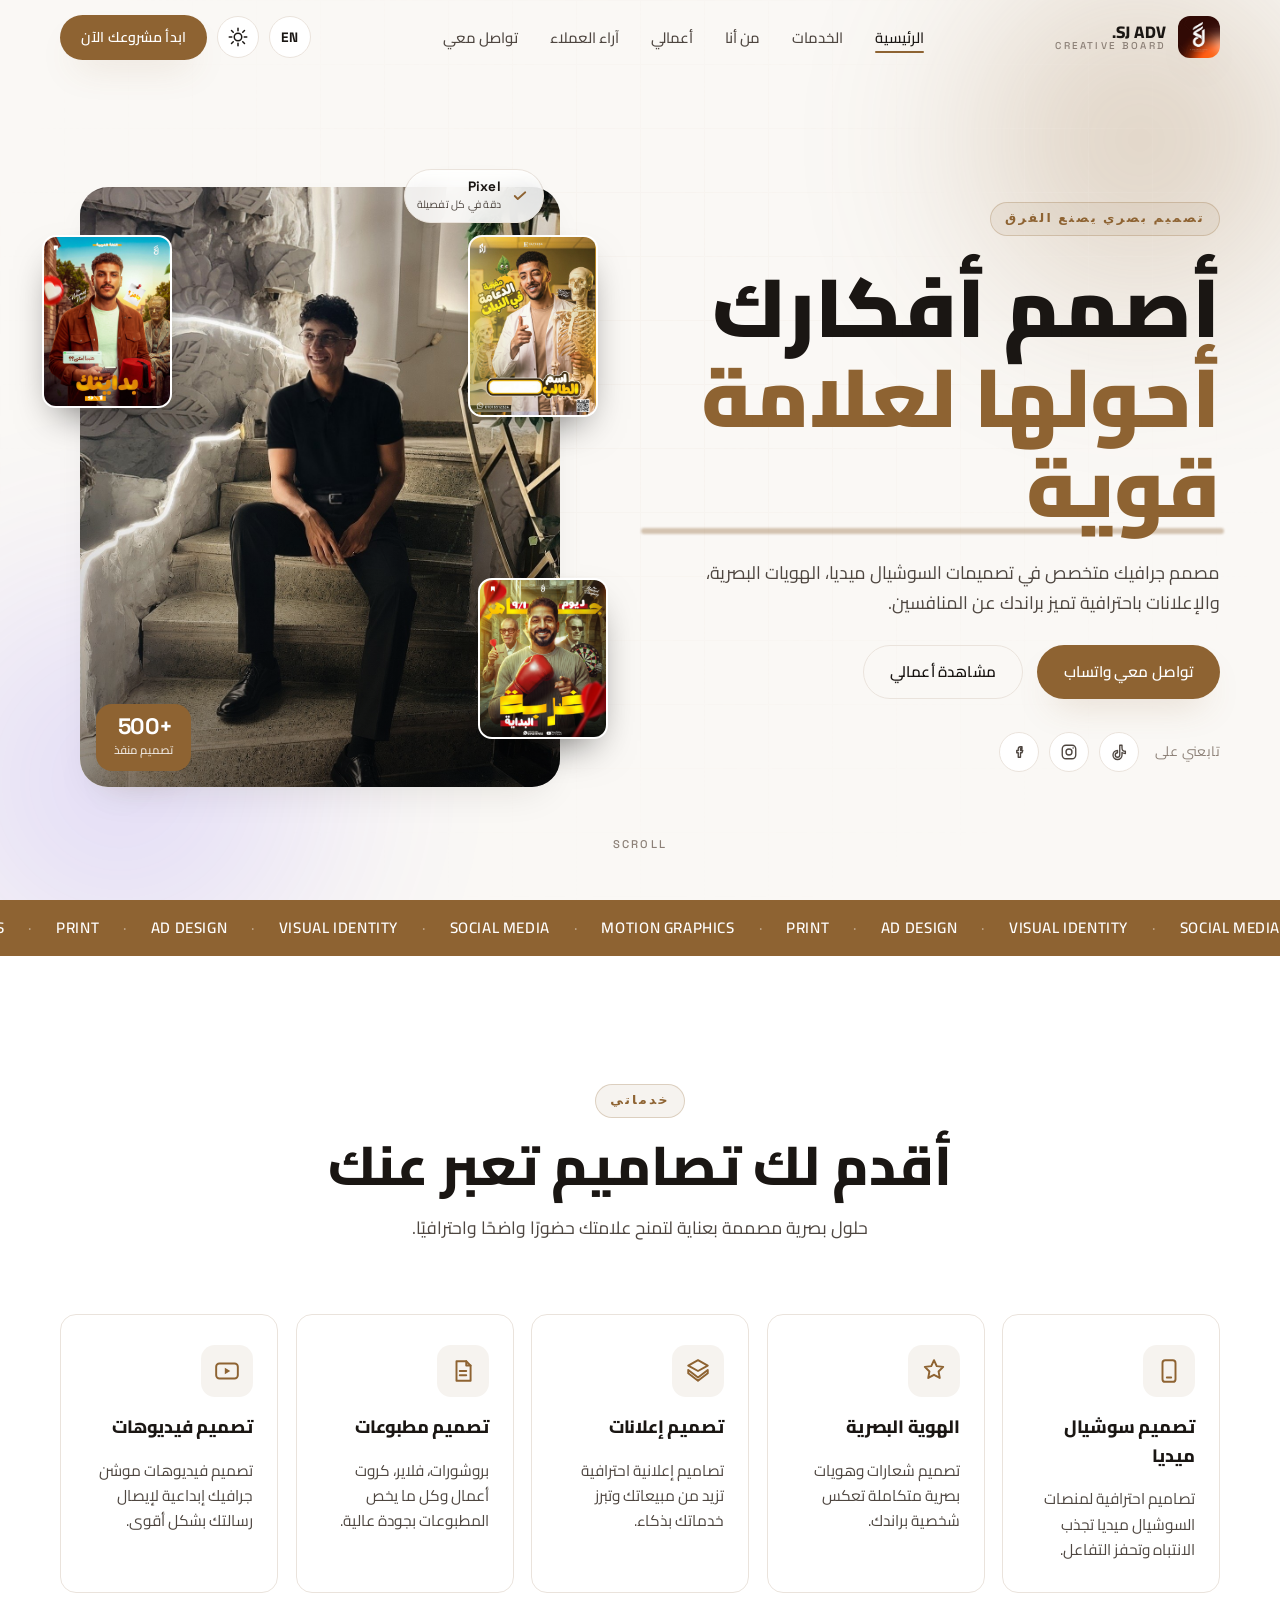
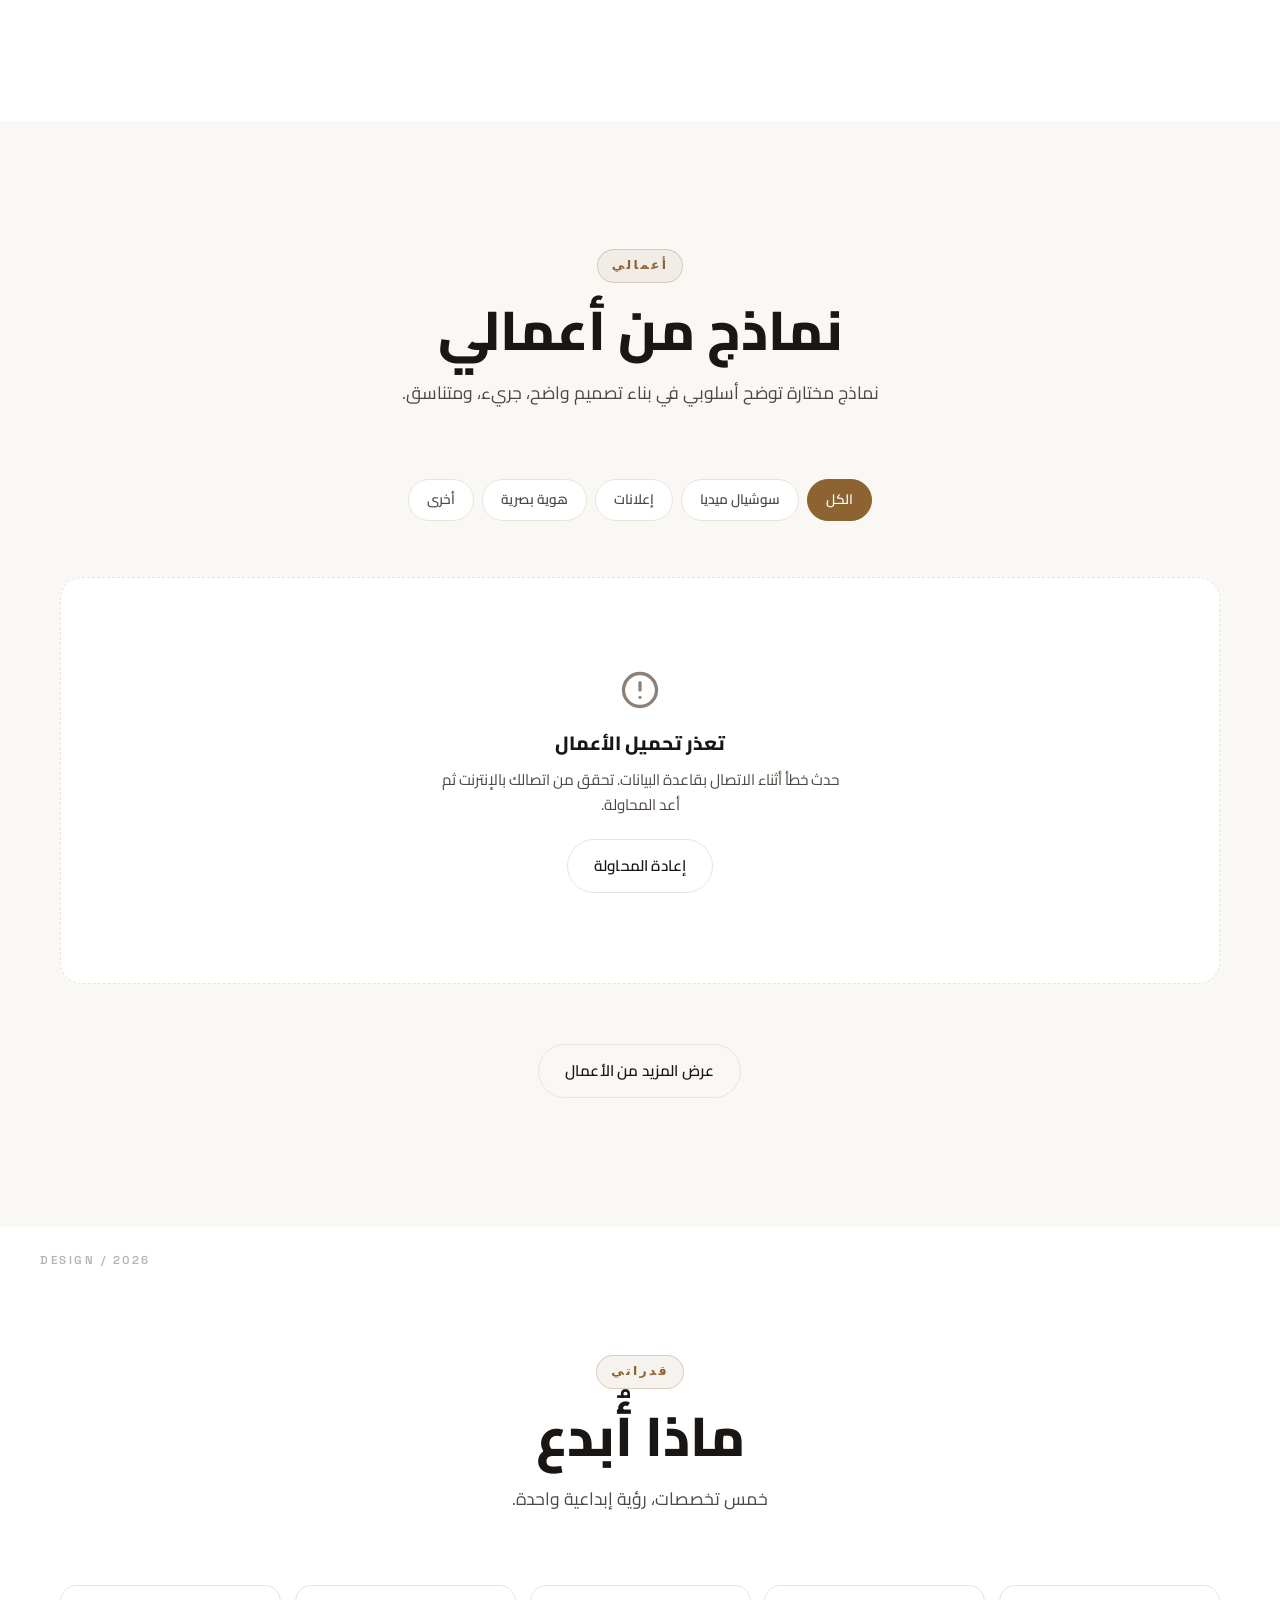
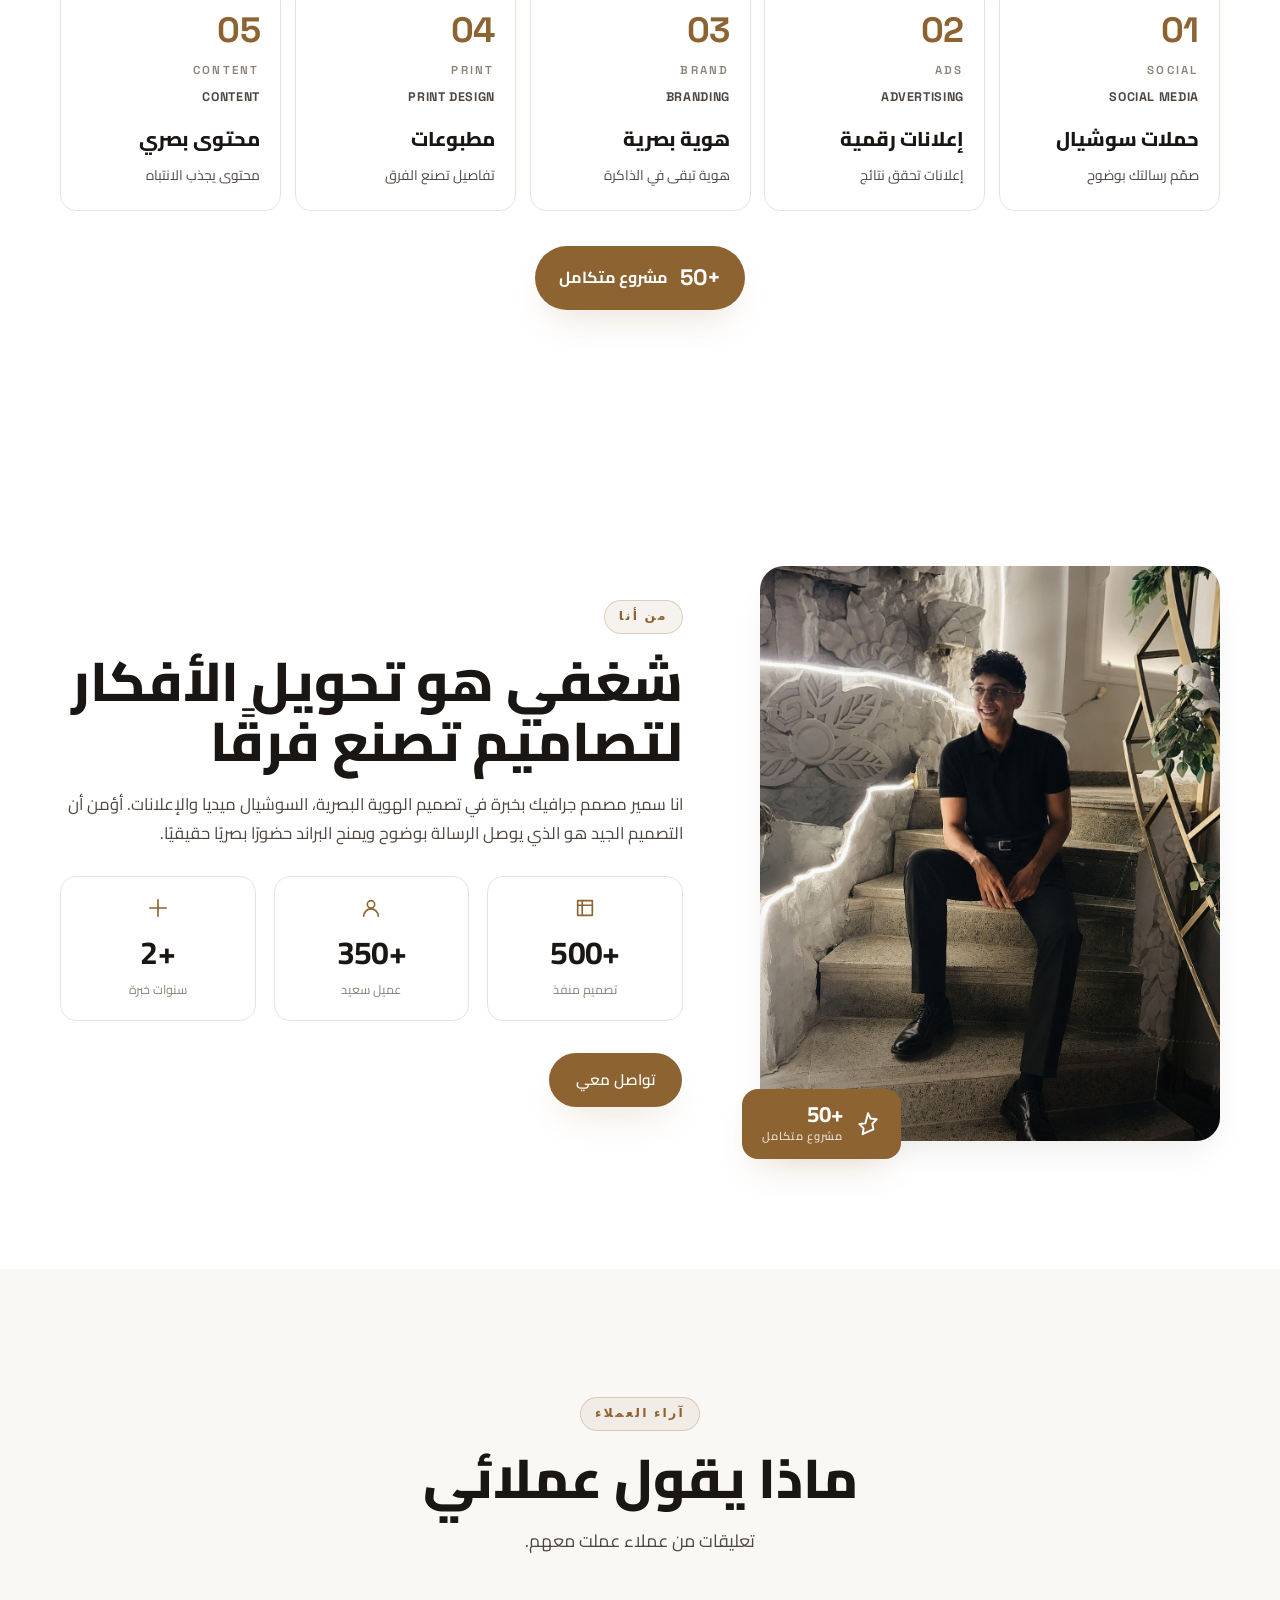
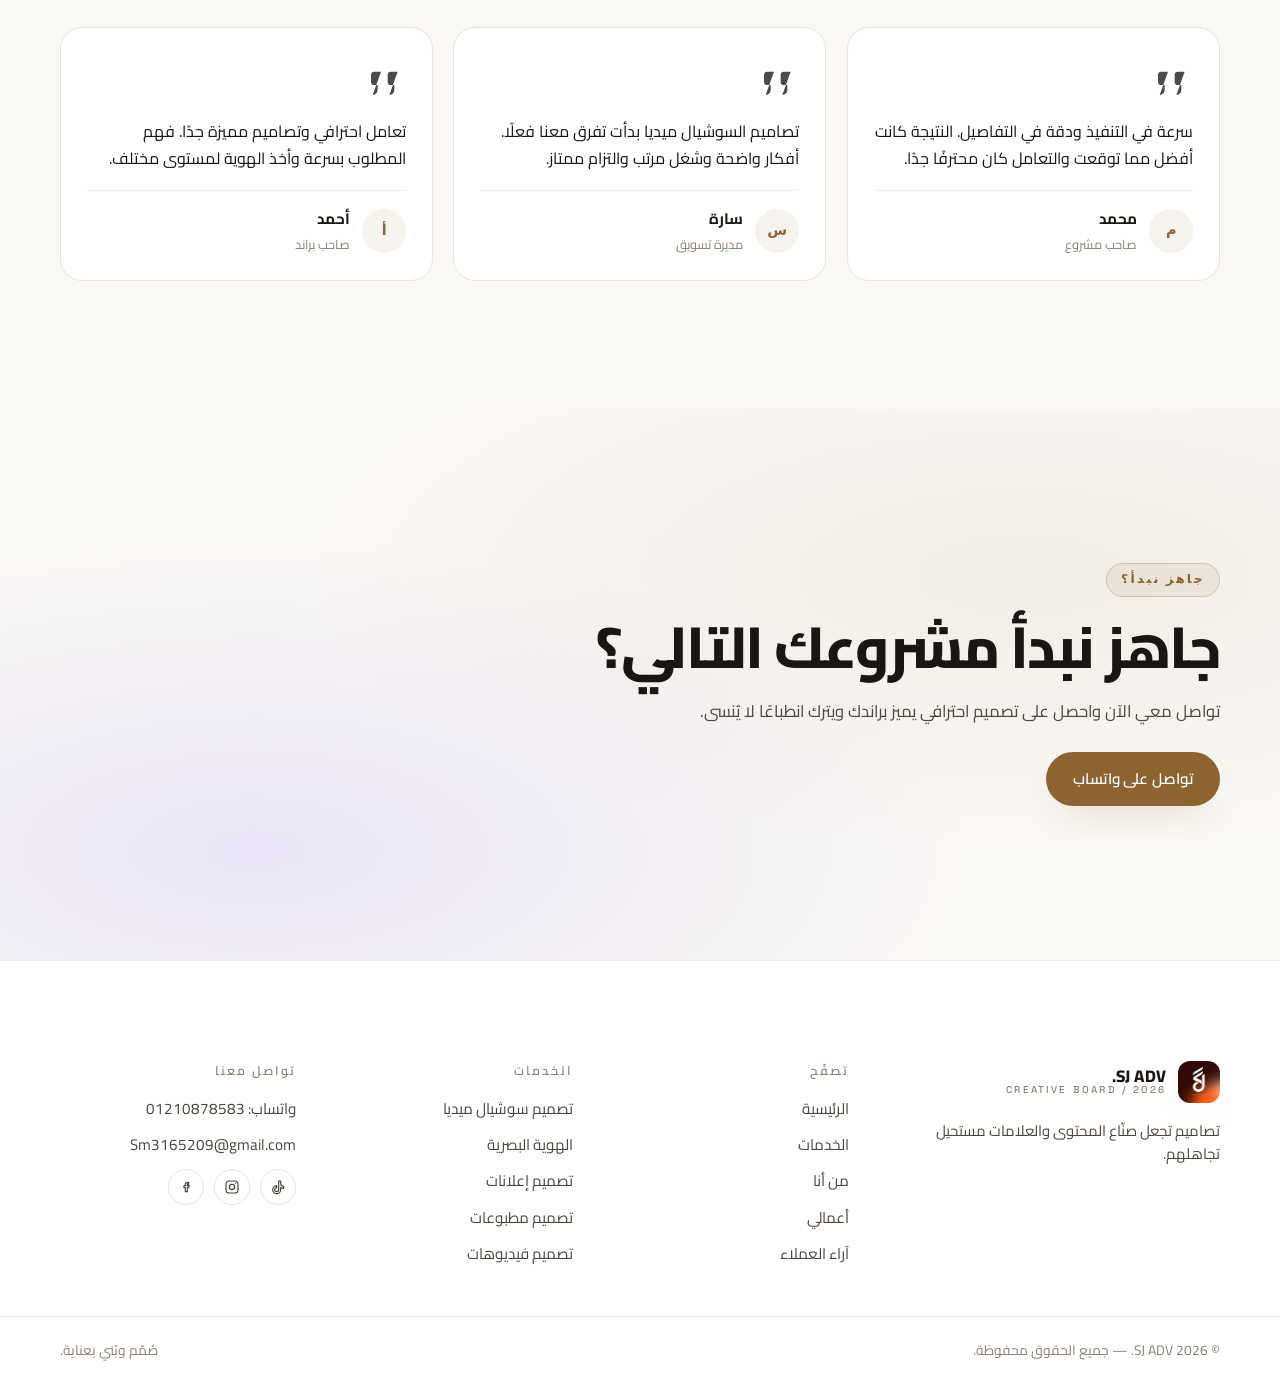
==== commit ca6f9f4a: "Fix admin view site link and CDN script URL" ====
--- a/index.html
+++ b/index.html
@@ -245,76 +245,67 @@
           <button class="filter"        data-filter="other"  data-i18n="work.f.other">أخرى</button>
         </div>
 
-        <div class="work__grid">
-          <!-- <article class="work-card work-card--featured reveal" data-cat="brand">
-            <div class="work-card__media">
-              <img src="assets/images/logo.jpg" alt="SJ ADV Creative Identity project" loading="lazy" width="600" height="450" />
-            </div> -->
-            <div class="work-card__meta">
-              <h3 data-i18n="work.p0.title">SJ ADV — Creative Identity</h3>
-              <span data-i18n="work.p0.cat">مشروع واجهة وهوية</span>
-            </div>
-          </article>
-
-          <article class="work-card reveal" data-cat="social">
-            <div class="work-card__media">
-              <img src="assets/images/work-1.jpg" alt="Biology educational thumbnail" loading="lazy" width="1400" height="1980" />
-            </div>
-            <div class="work-card__meta">
-              <h3 data-i18n="work.p1.title">معادلة الأحياء</h3>
-              <span data-i18n="work.p1.cat">سوشيال · تعليمي</span>
-            </div>
-          </article>
-
-          <article class="work-card reveal" data-cat="ads">
-            <div class="work-card__media">
-              <img src="assets/images/work-2.jpg" alt="YouTube channel promotional poster" loading="lazy" width="1400" height="1875" />
-            </div>
-            <div class="work-card__meta">
-              <h3 data-i18n="work.p2.title">يوتيوبر عالمي</h3>
-              <span data-i18n="work.p2.cat">إعلان · صانع محتوى</span>
-            </div>
-          </article>
-
-          <article class="work-card reveal" data-cat="social">
-            <div class="work-card__media">
-              <img src="assets/images/work-3.jpg" alt="Science entertainment show thumbnail" loading="lazy" width="1400" height="1875" />
-            </div>
-            <div class="work-card__meta">
-              <h3 data-i18n="work.p3.title">برنامج المختبر</h3>
-              <span data-i18n="work.p3.cat">سوشيال · ترفيهي</span>
-            </div>
-          </article>
-
-          <article class="work-card reveal" data-cat="ads">
-            <div class="work-card__media">
-              <img src="assets/images/work-4.jpg" alt="Programming course promotional poster" loading="lazy" width="1400" height="1980" />
-            </div>
-            <div class="work-card__meta">
-              <h3 data-i18n="work.p4.title">نجم البرمجة</h3>
-              <span data-i18n="work.p4.cat">إعلان · تعليمي</span>
-            </div>
-          </article>
-
-          <article class="work-card reveal" data-cat="social">
-            <div class="work-card__media">
-              <img src="assets/images/work-5.jpg" alt="Competition show promotional thumbnail" loading="lazy" width="1400" height="1750" />
-            </div>
-            <div class="work-card__meta">
-              <h3 data-i18n="work.p5.title">التحدي</h3>
-              <span data-i18n="work.p5.cat">سوشيال · برنامج</span>
-            </div>
-          </article>
-
-          <article class="work-card reveal" data-cat="other">
-            <div class="work-card__media">
-              <img src="assets/images/work-6.jpg" alt="Drama series episode thumbnail" loading="lazy" width="1400" height="1876" />
-            </div>
-            <div class="work-card__meta">
-              <h3 data-i18n="work.p6.title">الحلقة الأولى</h3>
-              <span data-i18n="work.p6.cat">أخرى · درامي</span>
-            </div>
-          </article>
+        <!-- Dynamic portfolio grid — cards are rendered from Supabase (public.projects)
+             by js/script.js. Static cards were converted to dynamic content.
+             Skeletons below show while loading, then get replaced. -->
+        <div class="work__grid" id="workGrid">
+          <div class="work-skeleton" aria-hidden="true">
+            <div class="work-skeleton__media"><span></span></div>
+            <div class="work-skeleton__meta">
+              <span class="work-skeleton__line work-skeleton__line--title"></span>
+              <span class="work-skeleton__line"></span>
+            </div>
+          </div>
+          <div class="work-skeleton" aria-hidden="true">
+            <div class="work-skeleton__media"><span></span></div>
+            <div class="work-skeleton__meta">
+              <span class="work-skeleton__line work-skeleton__line--title"></span>
+              <span class="work-skeleton__line"></span>
+            </div>
+          </div>
+          <div class="work-skeleton" aria-hidden="true">
+            <div class="work-skeleton__media"><span></span></div>
+            <div class="work-skeleton__meta">
+              <span class="work-skeleton__line work-skeleton__line--title"></span>
+              <span class="work-skeleton__line"></span>
+            </div>
+          </div>
+          <div class="work-skeleton" aria-hidden="true">
+            <div class="work-skeleton__media"><span></span></div>
+            <div class="work-skeleton__meta">
+              <span class="work-skeleton__line work-skeleton__line--title"></span>
+              <span class="work-skeleton__line"></span>
+            </div>
+          </div>
+          <div class="work-skeleton" aria-hidden="true">
+            <div class="work-skeleton__media"><span></span></div>
+            <div class="work-skeleton__meta">
+              <span class="work-skeleton__line work-skeleton__line--title"></span>
+              <span class="work-skeleton__line"></span>
+            </div>
+          </div>
+          <div class="work-skeleton" aria-hidden="true">
+            <div class="work-skeleton__media"><span></span></div>
+            <div class="work-skeleton__meta">
+              <span class="work-skeleton__line work-skeleton__line--title"></span>
+              <span class="work-skeleton__line"></span>
+            </div>
+          </div>
+        </div>
+
+        <!-- Empty state — shown when there are no projects in the database -->
+        <div class="work__state" id="workEmpty" hidden>
+          <svg class="icon" viewBox="0 0 24 24" aria-hidden="true"><rect x="3" y="3" width="18" height="18" rx="2"/><path d="M3 9h18M9 21V9"/></svg>
+          <h3 data-i18n="work.empty.title">لا توجد مشاريع بعد</h3>
+          <p data-i18n="work.empty.desc">ستظهر نماذج الأعمال هنا تلقائيًا بعد إضافتها من لوحة التحكم.</p>
+        </div>
+
+        <!-- Error state — shown when Supabase is unreachable -->
+        <div class="work__state" id="workError" hidden>
+          <svg class="icon" viewBox="0 0 24 24" aria-hidden="true"><circle cx="12" cy="12" r="9"/><path d="M12 8v4M12 16h.01"/></svg>
+          <h3 data-i18n="work.error.title">تعذر تحميل الأعمال</h3>
+          <p data-i18n="work.error.desc">حدث خطأ أثناء الاتصال بقاعدة البيانات. تحقق من اتصالك بالإنترنت ثم أعد المحاولة.</p>
+          <button class="btn btn--ghost" id="workRetry" type="button" data-i18n="work.retry">إعادة المحاولة</button>
         </div>
 
         <div class="work__more reveal">
@@ -568,6 +559,11 @@
     <svg class="icon" viewBox="0 0 24 24" aria-hidden="true"><path d="M12 20V4M6 10l6-6 6 6" stroke-linecap="round" stroke-linejoin="round"/></svg>
   </button>
 
+  <!-- Supabase JS SDK v2 (CDN) -->
+  <script src="https://cdn.jsdelivr.net/npm/@supabase/supabase-js@2"></script>
+  <!-- Shared Supabase config — paste YOUR credentials in supabase.js (single client site-wide) -->
+  <script src="supabase.js"></script>
+  <!-- Landing page logic (includes the dynamic portfolio module) -->
   <script src="js/script.js" defer></script>
 </body>
 </html>
--- a/css/style.css
+++ b/css/style.css
@@ -1464,6 +1464,137 @@
   .hero__card { width: 84px; }
 }
 
+/* ============== 20. Dynamic portfolio (Supabase) ============== */
+/* Hidden-attribute safety: .work__grid has display:grid, which would
+   override the UA default for [hidden] — force it off explicitly. */
+.work__grid[hidden],
+.work__state[hidden] { display: none !important; }
+
+/* --- Empty / Error states --- */
+.work__state {
+  text-align: center;
+  padding: clamp(48px, 8vw, 90px) 20px;
+  border: 1px dashed var(--border);
+  border-radius: var(--radius-lg);
+  background: var(--bg-soft);
+  display: flex;
+  flex-direction: column;
+  align-items: center;
+  gap: 10px;
+}
+.work__state .icon { width: 44px; height: 44px; color: var(--text-mute); margin-bottom: 6px; }
+.work__state h3 { font-size: 1.2rem; font-weight: 700; }
+html[lang="ar"] .work__state h3 { font-family: var(--font-ar); font-weight: 800; }
+.work__state p { color: var(--text-soft); max-width: 46ch; font-size: 0.95rem; }
+.work__state .btn { margin-top: 12px; }
+
+/* --- Skeleton cards (match the real .work-card) --- */
+.work-skeleton {
+  position: relative;
+  background: var(--surface);
+  border: 1px solid var(--border);
+  border-radius: var(--radius);
+  overflow: hidden;
+}
+.work-skeleton__media {
+  position: relative;
+  aspect-ratio: 3 / 4;
+  overflow: hidden;
+  background: var(--bg-elev);
+}
+.work-skeleton__media span,
+.work-skeleton__line {
+  position: relative;
+  display: block;
+  overflow: hidden;
+  background: var(--border-soft);
+  border-radius: 8px;
+}
+.work-skeleton__media span { position: absolute; inset: 12%; border-radius: 14px; }
+.work-skeleton__media span::after,
+.work-skeleton__line::after {
+  content: '';
+  position: absolute;
+  inset: 0;
+  transform: translateX(100%);
+  background: linear-gradient(90deg, transparent, rgba(255,255,255,0.06), transparent);
+  animation: work-skel 1.4s infinite;
+}
+.work-skeleton__meta { padding: 16px 18px 18px; display: grid; gap: 10px; }
+.work-skeleton__line { height: 12px; width: 55%; }
+.work-skeleton__line--title { height: 15px; width: 75%; background: var(--border); }
+
+@keyframes work-skel {
+  to { transform: translateX(-100%); }
+}
+html[dir="ltr"] .work-skeleton__media span::after,
+html[dir="ltr"] .work-skeleton__line::after { animation-name: work-skel-ltr; }
+@keyframes work-skel-ltr {
+  from { transform: translateX(-100%); }
+  to   { transform: translateX(100%); }
+}
+
+/* --- Dynamic card additions (keep original .work-card look intact) --- */
+/* Description inside the hover overlay — clamped to 2 lines */
+.work-card__desc {
+  margin-top: 6px;
+  color: rgba(255, 255, 255, 0.82);
+  font-size: 0.84rem;
+  line-height: 1.55;
+  display: -webkit-box;
+  -webkit-line-clamp: 2;
+  -webkit-box-orient: vertical;
+  overflow: hidden;
+}
+
+/* Always-visible "view project" pill (only rendered when project_url exists) */
+.work-card__open {
+  position: absolute;
+  top: 12px;
+  inset-inline-start: 12px;
+  z-index: 3;
+  display: inline-flex;
+  align-items: center;
+  gap: 6px;
+  padding: 7px 13px;
+  border-radius: var(--radius-pill);
+  background: rgba(10, 10, 10, 0.72);
+  border: 1px solid var(--accent-edge);
+  color: #fff;
+  font-family: var(--font-ar);
+  font-size: 0.76rem;
+  font-weight: 700;
+  letter-spacing: 0.02em;
+  backdrop-filter: blur(8px);
+  -webkit-backdrop-filter: blur(8px);
+  transition: background 0.3s var(--ease), border-color 0.3s var(--ease), transform 0.3s var(--ease);
+}
+.work-card__open:hover {
+  background: var(--accent);
+  border-color: var(--accent);
+  color: var(--on-accent);
+  transform: translateY(-2px);
+}
+.work-card__open .icon { stroke-width: 2; }
+
+/* Graceful placeholder when a project has no image */
+.work-card__media--empty {
+  display: grid;
+  place-items: center;
+  background:
+    linear-gradient(135deg, var(--bg-elev), var(--surface)),
+    repeating-linear-gradient(45deg, transparent 0 12px, rgba(255,255,255,0.015) 12px 24px);
+}
+.work-card__media--empty .icon {
+  width: 56px; height: 56px;
+  color: var(--border);
+  stroke-width: 1.2;
+}
+
+@media (max-width: 560px) {
+  .work-card__open { top: 10px; inset-inline-start: 10px; padding: 6px 11px; font-size: 0.72rem; }
+}
+
 /* ============== 19. Reduced motion ============== */
 @media (prefers-reduced-motion: reduce) {
   *, *::before, *::after {
